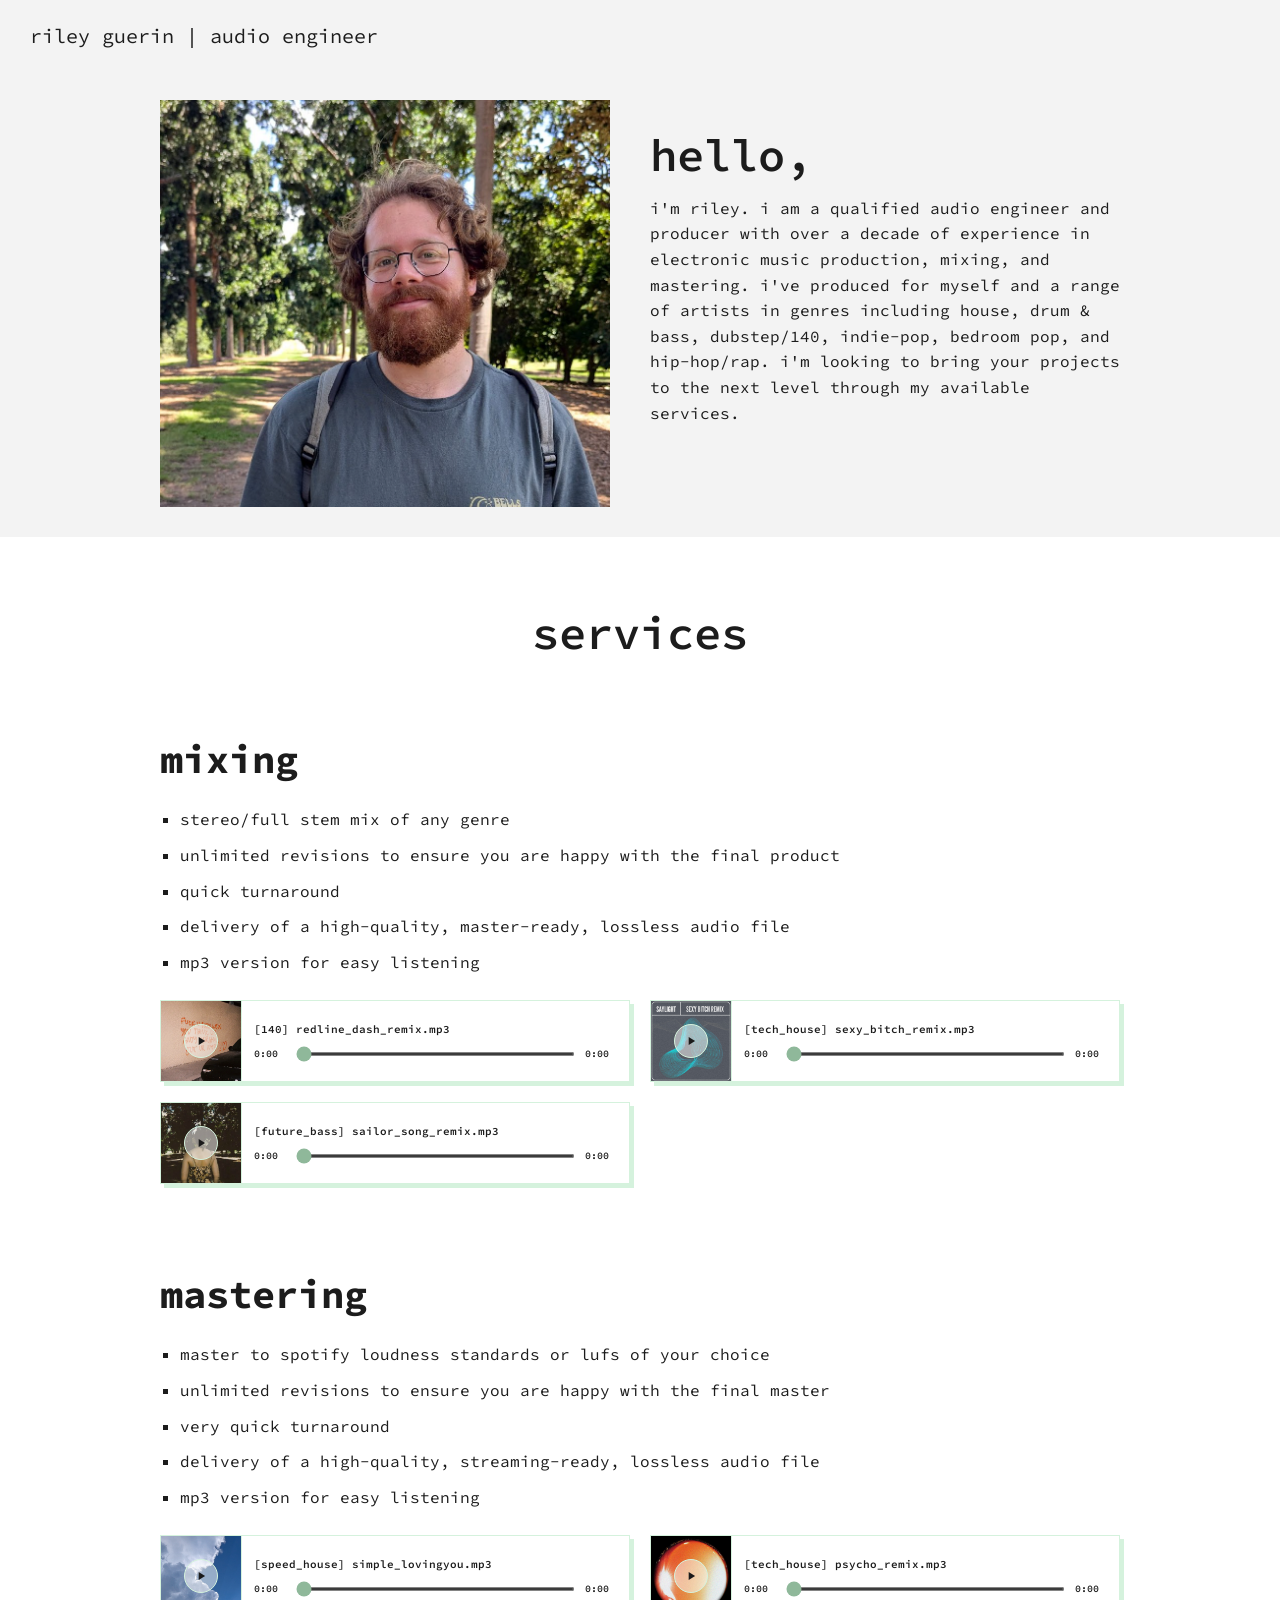
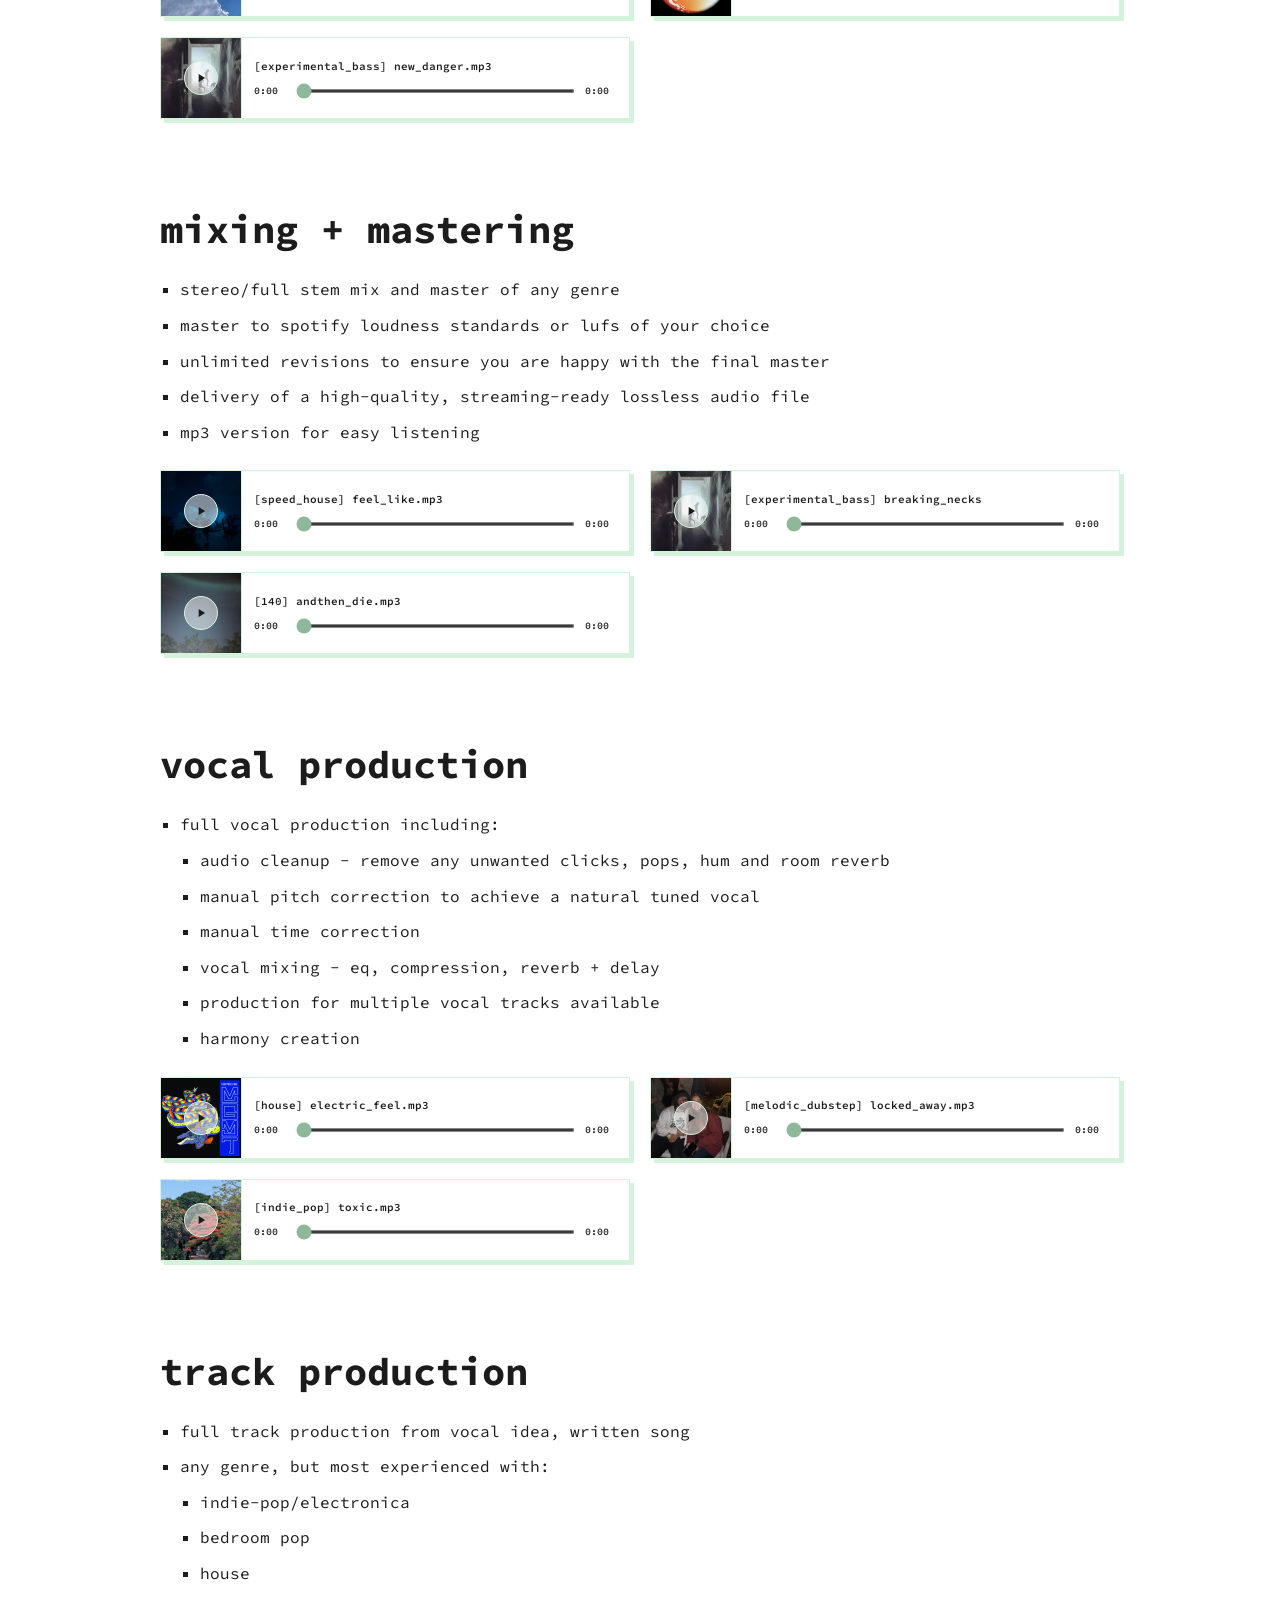
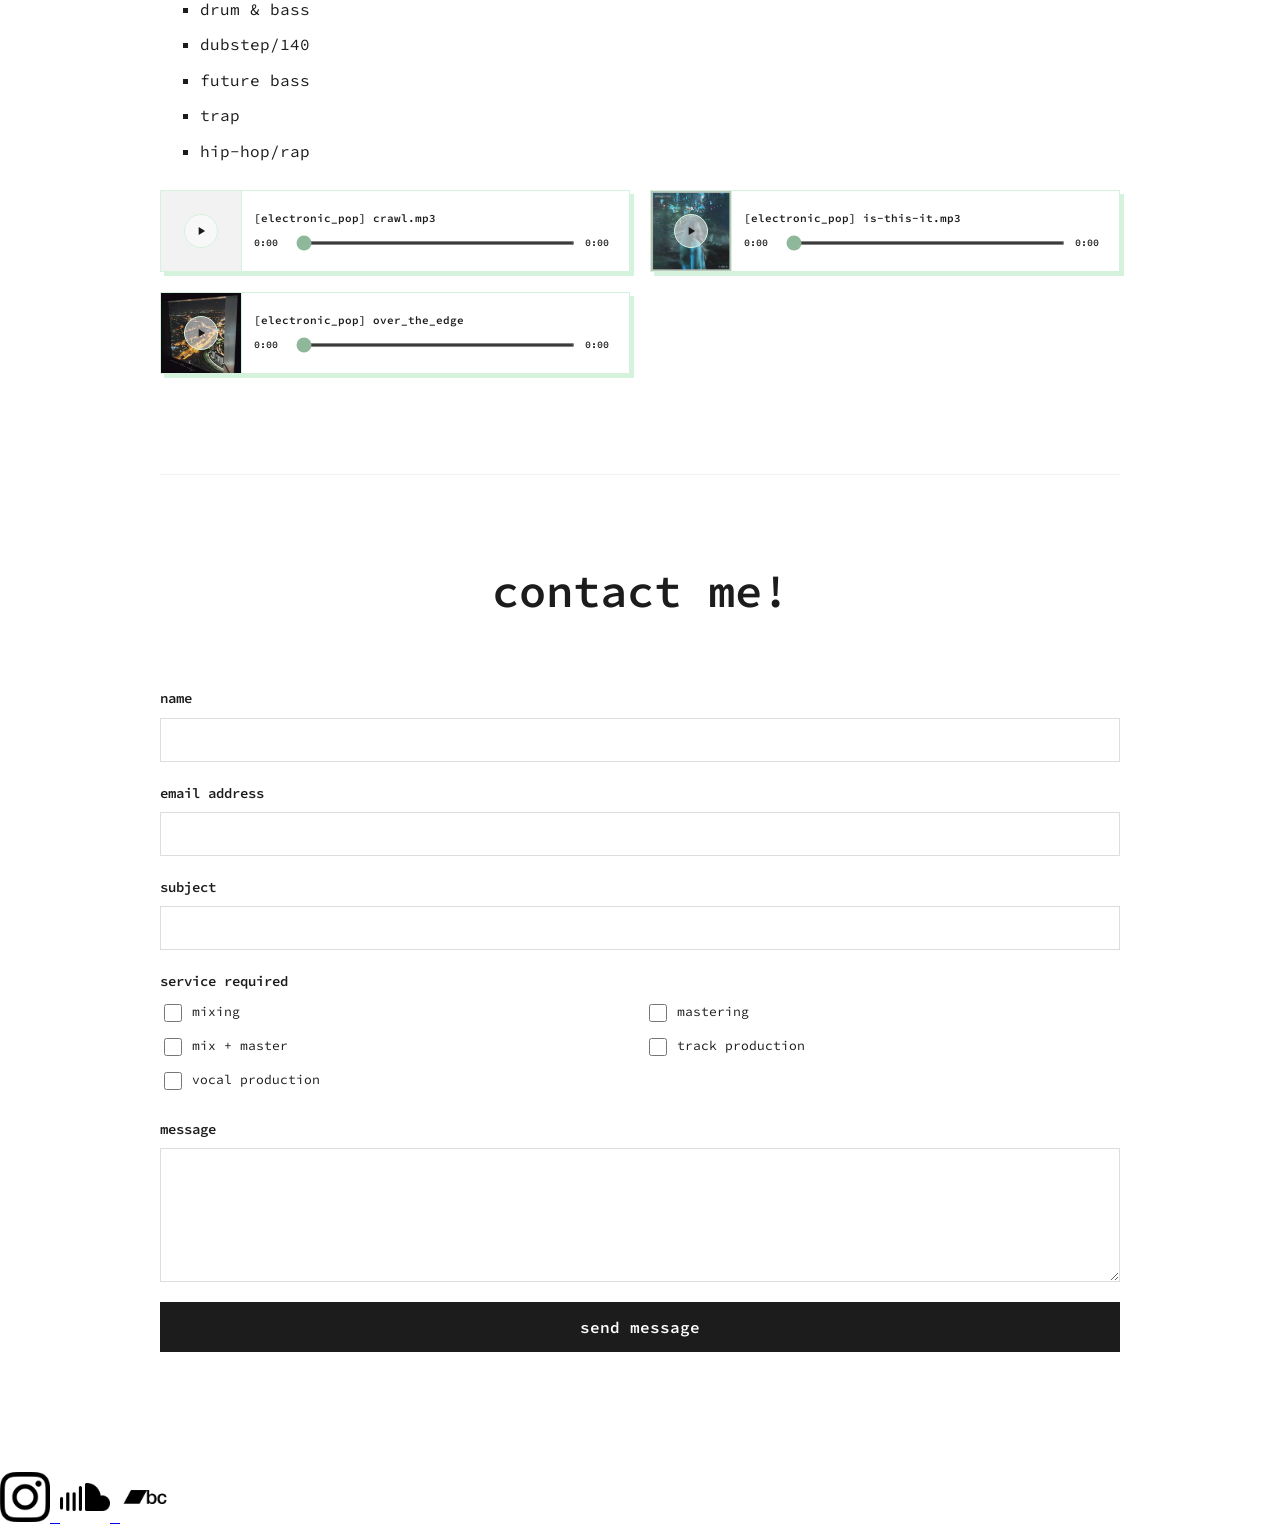
==== index.html @ 1313c65d "Reduce footer image sizes to 50x50 pixels Updated footer link images to be smaller in size." ====
<!DOCTYPE html>
<html lang="en">
<head>
    <meta charset="UTF-8">
    <meta name="viewport" content="width=device-width, initial-scale=1.0">
    <title>riley guerin | audio engineer | music producer</title>
    <meta name="description" content="Audio Engineer and Music Producer based in Brisbane, Australia. Specialising in Mixing, Mastering, Vocal Production and Track Production.">
    <link href="https://fonts.googleapis.com/css2?family=Source+Code+Pro:wght@400;600&display=swap" rel="stylesheet">
    <link rel="icon" type="image/x-icon" href="images/favicon.ico">
    <style>
        :root {
            --accent: #d5f2dd;
            --text-dark: #1c1c1c;
            --shadow: 4px 4px 0px var(--accent);
            --bg-grey: #f3f3f3;
            --border: #dddddd;
        }

        body {
            margin: 0; padding: 0;
            background-color: #ffffff;
            font-family: 'Source Code Pro', monospace;
            color: var(--text-dark);
            text-transform: lowercase;
            line-height: 1.6;
        }

        header {
            position: absolute;
            top: 0; left: 0;
            padding: 20px 30px; z-index: 100;
        }

        h1.site-title { font-size: 15pt; font-weight: 400; margin: 0; }

        .top-hero-wrapper {
            background-color: var(--bg-grey);
            width: 100%;
            padding-top: 100px;
            padding-bottom: 30px;
        }

        .main-container { width: 70%; margin: 0 auto; }
        .content-wrapper { background-color: #ffffff; padding-top: 60px; padding-bottom: 40px; }

        h2 { font-size: 2.425rem; margin: 20px 0 15px; }

        .hero-greeting {
            font-size: 34pt; margin: 0 0 15px;
            line-height: 1.1; font-weight: 600;
        }

        .services-main-title {
            font-size: 34pt; text-align: center;
            margin: 0 0 60px 0; font-weight: 600;
        }

        section { margin-bottom: 80px; }
        #about { margin-bottom: 0; }

        ul { list-style-type: square; padding-left: 20px; }
        li { margin-bottom: 10px; max-width: 800px; }

        ul ul { margin-top: 10px; }
        ul ul li { margin-bottom: 10px; }

        .about-container { display: flex; align-items: flex-start; gap: 40px; }
        .about-text { flex: 1; padding-top: 30px; }
        .about-image { flex: 0 0 450px; max-width: 450px; }
        .about-image img { width: 100%; height: auto; display: block; background-color: white; }

        /* --- PLAYER STYLING --- */
        .player-grid {
            display: grid;
            grid-template-columns: repeat(3, 1fr);
            gap: 20px;
            margin-top: 25px;
        }

        .player-card {
            background: #ffffff;
            border: 1px solid var(--accent);
            box-shadow: var(--shadow);
            display: flex;
            flex-direction: row;
            align-items: center;
            height: 80px;
            overflow: hidden;
        }

        .art-wrapper {
            position: relative;
            width: 80px;
            height: 80px;
            cursor: pointer;
            overflow: hidden;
            flex-shrink: 0;
            border-right: 1px solid var(--accent);
        }

        .artwork {
            width: 100%; height: 100%;
            background-size: cover; background-position: center;
            background-color: #fafafa;
        }

        .overlay {
            position: absolute; top: 0; left: 0; width: 100%; height: 100%;
            background: rgba(0, 0, 0, 0.03);
            display: flex; align-items: center; justify-content: center;
        }

        .play-icon-circle {
            width: 32px; height: 32px;
            background-color: rgba(255,255,255,0.5);
            border: 1px solid var(--accent);
            border-radius: 50%;
            display: flex; align-items: center; justify-content: center;
        }

        .info-area {
            padding: 0 12px;
            display: flex;
            flex-direction: column;
            gap: 8px;
            flex-grow: 1;
            min-width: 0;
        }

        .track-meta {
            font-size: 11px; font-weight: 600;
            white-space: nowrap; overflow: hidden; text-overflow: ellipsis;
        }

        .progress-container { display: flex; align-items: center; gap: 8px; font-size: 10px; }

        input[type=range] {
            flex-grow: 1; accent-color: #8fb89a;
            height: 4px; cursor: pointer;
        }

        .time-label { font-weight: 600; min-width: 32px; }

        /* --- CONTACT FORM STYLING --- */
        .contact-section {
            margin-top: 100px;
            border-top: 1px solid var(--bg-grey);
            padding-top: 80px;
        }

        .form-label {
            display: block;
            margin-bottom: 8px;
            font-weight: 600;
            font-size: 14px;
        }

        .contact-input, .contact-textarea {
            width: 100%;
            box-sizing: border-box;
            display: block;
            padding: 12px;
            border: 1px solid var(--border);
            background: #fff;
            font-family: 'Source Code Pro', monospace;
            font-size: 14px;
            margin-bottom: 20px;
            outline: none;
            text-transform: lowercase;
        }

        .contact-input:focus, .contact-textarea:focus {
            border-color: var(--text-dark);
        }

        .contact-services-grid {
            display: grid;
            grid-template-columns: 1fr 1fr;
            gap: 10px;
            margin-bottom: 25px;
        }

        .contact-checkbox-item {
            display: flex;
            align-items: center;
            font-size: 13px;
            cursor: pointer;
        }

        .contact-checkbox-item input {
            margin-right: 10px;
            width: 18px;
            height: 18px;
            accent-color: var(--text-dark);
            flex-shrink: 0;
        }

        .submit-btn {
            width: 100%;
            box-sizing: border-box;
            display: block;
            padding: 15px;
            background-color: var(--text-dark);
            color: #fff;
            border: none;
            font-family: 'Source Code Pro', monospace;
            font-size: 16px;
            font-weight: 600;
            cursor: pointer;
        }

        #form-result {
            display: none;
            text-align: center;
            padding: 40px;
            border: 1px dashed var(--accent);
            margin-top: 20px;
        }

        .footer a {
            padding: 15px;
            display: block;
            align-items: center;
        }

        /* --- RESPONSIVE --- */
        @media (max-width: 1600px) { .main-container { width: 75%; } }
        @media (max-width: 1400px) { .player-grid { grid-template-columns: repeat(2, 1fr); } }

        @media (max-width: 1200px) {
            header { position: static; padding: 20px 5%; background-color: var(--bg-grey); }
            .top-hero-wrapper { padding-top: 20px; }
            .main-container { width: 90%; }
            .about-container { flex-direction: column-reverse; }
            .about-image { max-width: 100%; flex: 0 0 auto; }
        }

        @media (max-width: 768px) {
            .player-grid { grid-template-columns: 1fr; }
            .hero-greeting, .services-main-title { font-size: 28pt; }
            .player-card { height: 80px; }
            .art-wrapper { width: 80px; height: 80px; }
            .contact-checkbox-item { font-size: 11px; }
        }
    </style>
</head>
<body>

    <header>
        <h1 class="site-title">riley guerin | audio engineer</h1>
    </header>

    <div class="top-hero-wrapper">
        <div class="main-container">
            <section id="about" class="about-container">
                <div class="about-image">
                    <img src="images/me.png" alt="riley guerin">
                </div>
                <div class="about-text">
                    <h2 class="hero-greeting">hello,</h2>
                    <p>i'm riley. i am a qualified audio engineer and producer with over a decade of experience in electronic music production, mixing, and mastering. i've produced for myself and a range of artists in genres including house, drum & bass, dubstep/140, indie-pop, bedroom pop, and hip-hop/rap. i'm looking to bring your projects to the next level through my available services.</p>
                </div>
            </section>
        </div>
    </div>

    <div class="content-wrapper">
        <div class="main-container">
            <h1 class="services-main-title">services</h1>

            <section>
                <h2>mixing</h2>
                <ul>
                    <li>stereo/full stem mix of any genre</li>
                    <li>unlimited revisions to ensure you are happy with the final product</li>
                    <li>quick turnaround</li>
                    <li>delivery of a high-quality, master-ready, lossless audio file</li>
                    <li>mp3 version for easy listening</li>
                </ul>
                <div class="player-grid">
                    <div class="player-card" data-audio-file="audio/redlinedashremix.mp3" data-image-file="images/redlinedash.jpg" data-genre="140" data-title="redline_dash_remix.mp3">
                        <div class="art-wrapper hitbox"><div class="artwork"></div><div class="overlay"><div class="play-icon-circle"><svg class="play-svg" width="14" height="14" viewBox="0 0 24 24" fill="#1a1a1a"><path d="M8 5v14l11-7z"/></svg></div></div></div>
                        <div class="info-area"><div class="track-meta"><span class="genre-label"></span> <span class="title-label"></span></div><div class="progress-container"><span class="curr-time time-label">0:00</span><input type="range" class="seek-bar" value="0"><span class="total-time time-label">0:00</span></div></div>
                        <audio class="audio-element" preload="metadata"></audio>
                    </div>
                    <div class="player-card" data-audio-file="audio/sexybitchremix.mp3" data-image-file="images/sexybitch.jpg" data-genre="tech_house" data-title="sexy_bitch_remix.mp3">
                        <div class="art-wrapper hitbox"><div class="artwork"></div><div class="overlay"><div class="play-icon-circle"><svg class="play-svg" width="14" height="14" viewBox="0 0 24 24" fill="#1a1a1a"><path d="M8 5v14l11-7z"/></svg></div></div></div>
                        <div class="info-area"><div class="track-meta"><span class="genre-label"></span> <span class="title-label"></span></div><div class="progress-container"><span class="curr-time time-label">0:00</span><input type="range" class="seek-bar" value="0"><span class="total-time time-label">0:00</span></div></div>
                        <audio class="audio-element" preload="metadata"></audio>
                    </div>
                    <div class="player-card" data-audio-file="audio/sailorsongremix.mp3" data-image-file="images/sailorsong.jpg" data-genre="future_bass" data-title="sailor_song_remix.mp3">
                        <div class="art-wrapper hitbox"><div class="artwork"></div><div class="overlay"><div class="play-icon-circle"><svg class="play-svg" width="14" height="14" viewBox="0 0 24 24" fill="#1a1a1a"><path d="M8 5v14l11-7z"/></svg></div></div></div>
                        <div class="info-area"><div class="track-meta"><span class="genre-label"></span> <span class="title-label"></span></div><div class="progress-container"><span class="curr-time time-label">0:00</span><input type="range" class="seek-bar" value="0"><span class="total-time time-label">0:00</span></div></div>
                        <audio class="audio-element" preload="metadata"></audio>
                    </div>
                </div>
            </section>

            <section>
                <h2>mastering</h2>
                <ul>
                    <li>master to spotify loudness standards or lufs of your choice</li>
                    <li>unlimited revisions to ensure you are happy with the final master</li>
                    <li>very quick turnaround</li>
                    <li>delivery of a high-quality, streaming-ready, lossless audio file</li>
                    <li>mp3 version for easy listening</li>
                </ul>
                <div class="player-grid">
                    <div class="player-card" data-audio-file="audio/simple_lovingyou.mp3" data-image-file="images/simple_lovingyou.jpg" data-genre="speed_house" data-title="simple_lovingyou.mp3">
                        <div class="art-wrapper hitbox"><div class="artwork"></div><div class="overlay"><div class="play-icon-circle"><svg class="play-svg" width="14" height="14" viewBox="0 0 24 24" fill="#1a1a1a"><path d="M8 5v14l11-7z"/></svg></div></div></div>
                        <div class="info-area"><div class="track-meta"><span class="genre-label"></span> <span class="title-label"></span></div><div class="progress-container"><span class="curr-time time-label">0:00</span><input type="range" class="seek-bar" value="0"><span class="total-time time-label">0:00</span></div></div>
                        <audio class="audio-element" preload="metadata"></audio>
                    </div>
                    <div class="player-card" data-audio-file="audio/psychoremix.mp3" data-image-file="images/psychoremix.jpg" data-genre="tech_house" data-title="psycho_remix.mp3">
                        <div class="art-wrapper hitbox"><div class="artwork"></div><div class="overlay"><div class="play-icon-circle"><svg class="play-svg" width="14" height="14" viewBox="0 0 24 24" fill="#1a1a1a"><path d="M8 5v14l11-7z"/></svg></div></div></div>
                        <div class="info-area"><div class="track-meta"><span class="genre-label"></span> <span class="title-label"></span></div><div class="progress-container"><span class="curr-time time-label">0:00</span><input type="range" class="seek-bar" value="0"><span class="total-time time-label">0:00</span></div></div>
                        <audio class="audio-element" preload="metadata"></audio>
                    </div>
                    <div class="player-card" data-audio-file="audio/newdanger.mp3" data-image-file="images/newdanger.jpg" data-genre="experimental_bass" data-title="new_danger.mp3">
                        <div class="art-wrapper hitbox"><div class="artwork"></div><div class="overlay"><div class="play-icon-circle"><svg class="play-svg" width="14" height="14" viewBox="0 0 24 24" fill="#1a1a1a"><path d="M8 5v14l11-7z"/></svg></div></div></div>
                        <div class="info-area"><div class="track-meta"><span class="genre-label"></span> <span class="title-label"></span></div><div class="progress-container"><span class="curr-time time-label">0:00</span><input type="range" class="seek-bar" value="0"><span class="total-time time-label">0:00</span></div></div>
                        <audio class="audio-element" preload="metadata"></audio>
                    </div>
                </div>
            </section>

            <section>
                <h2>mixing + mastering</h2>
                <ul>
                    <li>stereo/full stem mix and master of any genre</li>
                    <li>master to spotify loudness standards or lufs of your choice</li>
                    <li>unlimited revisions to ensure you are happy with the final master</li>
                    <li>delivery of a high-quality, streaming-ready lossless audio file</li>
                    <li>mp3 version for easy listening</li>
                </ul>
                <div class="player-grid">
                    <div class="player-card" data-audio-file="audio/feel_like.mp3" data-image-file="images/feel_like.jpg" data-genre="speed_house" data-title="feel_like.mp3">
                        <div class="art-wrapper hitbox"><div class="artwork"></div><div class="overlay"><div class="play-icon-circle"><svg class="play-svg" width="14" height="14" viewBox="0 0 24 24" fill="#1a1a1a"><path d="M8 5v14l11-7z"/></svg></div></div></div>
                        <div class="info-area"><div class="track-meta"><span class="genre-label"></span> <span class="title-label"></span></div><div class="progress-container"><span class="curr-time time-label">0:00</span><input type="range" class="seek-bar" value="0"><span class="total-time time-label">0:00</span></div></div>
                        <audio class="audio-element" preload="metadata"></audio>
                    </div>
                    <div class="player-card" data-audio-file="audio/breakingnecks.mp3" data-image-file="images/newdanger.jpg" data-genre="experimental_bass" data-title="breaking_necks">
                        <div class="art-wrapper hitbox"><div class="artwork"></div><div class="overlay"><div class="play-icon-circle"><svg class="play-svg" width="14" height="14" viewBox="0 0 24 24" fill="#1a1a1a"><path d="M8 5v14l11-7z"/></svg></div></div></div>
                        <div class="info-area"><div class="track-meta"><span class="genre-label"></span> <span class="title-label"></span></div><div class="progress-container"><span class="curr-time time-label">0:00</span><input type="range" class="seek-bar" value="0"><span class="total-time time-label">0:00</span></div></div>
                        <audio class="audio-element" preload="metadata"></audio>
                    </div>
                    <div class="player-card" data-audio-file="audio/andthen_die.mp3" data-image-file="images/andthen_die.jpg" data-genre="140" data-title="andthen_die.mp3">
                        <div class="art-wrapper hitbox"><div class="artwork"></div><div class="overlay"><div class="play-icon-circle"><svg class="play-svg" width="14" height="14" viewBox="0 0 24 24" fill="#1a1a1a"><path d="M8 5v14l11-7z"/></svg></div></div></div>
                        <div class="info-area"><div class="track-meta"><span class="genre-label"></span> <span class="title-label"></span></div><div class="progress-container"><span class="curr-time time-label">0:00</span><input type="range" class="seek-bar" value="0"><span class="total-time time-label">0:00</span></div></div>
                        <audio class="audio-element" preload="metadata"></audio>
                    </div>
                </div>
            </section>

            <section>
                <h2>vocal production</h2>
                <ul>
                    <li>full vocal production including:
                        <ul>
                            <li>audio cleanup - remove any unwanted clicks, pops, hum and room reverb</li>
                            <li>manual pitch correction to achieve a natural tuned vocal</li>
                            <li>manual time correction</li>
                            <li>vocal mixing - eq, compression, reverb + delay</li>
                            <li>production for multiple vocal tracks available</li>
                            <li>harmony creation</li>
                        </ul>
                    </li>
                </ul>
                <div class="player-grid">
                    <div class="player-card" data-audio-file="audio/electricfeel.mp3" data-image-file="images/electricfeel.jpg" data-genre="house" data-title="electric_feel.mp3">
                        <div class="art-wrapper hitbox"><div class="artwork"></div><div class="overlay"><div class="play-icon-circle"><svg class="play-svg" width="14" height="14" viewBox="0 0 24 24" fill="#1a1a1a"><path d="M8 5v14l11-7z"/></svg></div></div></div>
                        <div class="info-area"><div class="track-meta"><span class="genre-label"></span> <span class="title-label"></span></div><div class="progress-container"><span class="curr-time time-label">0:00</span><input type="range" class="seek-bar" value="0"><span class="total-time time-label">0:00</span></div></div>
                        <audio class="audio-element" preload="metadata"></audio>
                    </div>
                    <div class="player-card" data-audio-file="audio/lockedaway.mp3" data-image-file="images/lockedaway.jpg" data-genre="melodic_dubstep" data-title="locked_away.mp3">
                        <div class="art-wrapper hitbox"><div class="artwork"></div><div class="overlay"><div class="play-icon-circle"><svg class="play-svg" width="14" height="14" viewBox="0 0 24 24" fill="#1a1a1a"><path d="M8 5v14l11-7z"/></svg></div></div></div>
                        <div class="info-area"><div class="track-meta"><span class="genre-label"></span> <span class="title-label"></span></div><div class="progress-container"><span class="curr-time time-label">0:00</span><input type="range" class="seek-bar" value="0"><span class="total-time time-label">0:00</span></div></div>
                        <audio class="audio-element" preload="metadata"></audio>
                    </div>
                    <div class="player-card" data-audio-file="audio/toxic.mp3" data-image-file="images/toxic.jpg" data-genre="indie_pop" data-title="toxic.mp3">
                        <div class="art-wrapper hitbox"><div class="artwork"></div><div class="overlay"><div class="play-icon-circle"><svg class="play-svg" width="14" height="14" viewBox="0 0 24 24" fill="#1a1a1a"><path d="M8 5v14l11-7z"/></svg></div></div></div>
                        <div class="info-area"><div class="track-meta"><span class="genre-label"></span> <span class="title-label"></span></div><div class="progress-container"><span class="curr-time time-label">0:00</span><input type="range" class="seek-bar" value="0"><span class="total-time time-label">0:00</span></div></div>
                        <audio class="audio-element" preload="metadata"></audio>
                    </div>
                </div>
            </section>

            <section>
                <h2>track production</h2>
                <ul>
                    <li>full track production from vocal idea, written song</li>
                    <li>any genre, but most experienced with:
                        <ul>
                            <li>indie-pop/electronica</li>
                            <li>bedroom pop</li>
                            <li>house</li>
                            <li>drum & bass</li>
                            <li>dubstep/140</li>
                            <li>future bass</li>
                            <li>trap</li>
                            <li>hip-hop/rap</li>
                        </ul>
                    </li>
                </ul>
                <div class="player-grid">
                    <div class="player-card" data-audio-file="audio/crawl.mp3" data-image-file="images/art.jpg" data-genre="electronic_pop" data-title="crawl.mp3">
                        <div class="art-wrapper hitbox"><div class="artwork"></div><div class="overlay"><div class="play-icon-circle"><svg class="play-svg" width="14" height="14" viewBox="0 0 24 24" fill="#1a1a1a"><path d="M8 5v14l11-7z"/></svg></div></div></div>
                        <div class="info-area"><div class="track-meta"><span class="genre-label"></span> <span class="title-label"></span></div><div class="progress-container"><span class="curr-time time-label">0:00</span><input type="range" class="seek-bar" value="0"><span class="total-time time-label">0:00</span></div></div>
                        <audio class="audio-element" preload="metadata"></audio>
                    </div>
                    <div class="player-card" data-audio-file="audio/isthisit.mp3" data-image-file="images/isthisit.jpg" data-genre="electronic_pop" data-title="is-this-it.mp3">
                        <div class="art-wrapper hitbox"><div class="artwork"></div><div class="overlay"><div class="play-icon-circle"><svg class="play-svg" width="14" height="14" viewBox="0 0 24 24" fill="#1a1a1a"><path d="M8 5v14l11-7z"/></svg></div></div></div>
                        <div class="info-area"><div class="track-meta"><span class="genre-label"></span> <span class="title-label"></span></div><div class="progress-container"><span class="curr-time time-label">0:00</span><input type="range" class="seek-bar" value="0"><span class="total-time time-label">0:00</span></div></div>
                        <audio class="audio-element" preload="metadata"></audio>
                    </div>
                    <div class="player-card" data-audio-file="audio/overtheedge.mp3" data-image-file="images/overtheedge.jpg" data-genre="electronic_pop" data-title="over_the_edge">
                        <div class="art-wrapper hitbox"><div class="artwork"></div><div class="overlay"><div class="play-icon-circle"><svg class="play-svg" width="14" height="14" viewBox="0 0 24 24" fill="#1a1a1a"><path d="M8 5v14l11-7z"/></svg></div></div></div>
                        <div class="info-area"><div class="track-meta"><span class="genre-label"></span> <span class="title-label"></span></div><div class="progress-container"><span class="curr-time time-label">0:00</span><input type="range" class="seek-bar" value="0"><span class="total-time time-label">0:00</span></div></div>
                        <audio class="audio-element" preload="metadata"></audio>
                    </div>
                </div>
            </section>

            <section class="contact-section">
                <h1 class="services-main-title">contact me!</h1>
                <form id="contact-form">
                    <input type="hidden" name="access_key" value="f0b68c27-9985-40d3-8b71-87ed83cfa4b5">
                    <input type="checkbox" name="botcheck" style="display:none">

                    <label class="form-label">name</label>
                    <input type="text" name="name" class="contact-input">

                    <label class="form-label">email address</label>
                    <input type="email" name="email" class="contact-input">

                    <label class="form-label">subject</label>
                    <input type="text" name="subject" class="contact-input">

                    <label class="form-label">service required</label>
                    <div class="contact-services-grid">
                        <label class="contact-checkbox-item"><input type="checkbox" name="service" value="mixing"> mixing</label>
                        <label class="contact-checkbox-item"><input type="checkbox" name="service" value="mastering"> mastering</label>
                        <label class="contact-checkbox-item"><input type="checkbox" name="service" value="mix + master"> mix + master</label>
                        <label class="contact-checkbox-item"><input type="checkbox" name="service" value="track production"> track production</label>
                        <label class="contact-checkbox-item"><input type="checkbox" name="service" value="vocal production"> vocal production</label>
                    </div>

                    <label class="form-label">message</label>
                    <textarea name="message" rows="6" class="contact-textarea"></textarea>

                    <button type="submit" id="submit-btn" class="submit-btn">send message</button>
                </form>
                <div id="form-result">thanks for your enquiry! i'll get back to you shortly</div>
            </section>

        </div>
    </div>

    <script>
        // AUDIO PLAYER LOGIC
        function formatTime(s) {
            if (!isFinite(s) || isNaN(s)) return "0:00";
            let m = Math.floor(s/60), sec = Math.floor(s%60);
            return m + ":" + (sec < 10 ? '0' : '') + sec;
        }

        document.querySelectorAll('.player-card').forEach(card => {
            const audio = card.querySelector('.audio-element');
            const playSvg = card.querySelector('.play-svg');
            const seek = card.querySelector('.seek-bar');
            const hitbox = card.querySelector('.hitbox');

            audio.src = card.getAttribute('data-audio-file');
            const imageFile = card.getAttribute('data-image-file');
            if(imageFile) card.querySelector('.artwork').style.backgroundImage = `url('${imageFile}')`;
            card.querySelector('.genre-label').innerText = `[${card.getAttribute('data-genre')}]`;
            card.querySelector('.title-label').innerText = card.getAttribute('data-title').toLowerCase().replace(/\s/g, '_');

            hitbox.addEventListener('click', () => {
                document.querySelectorAll('audio').forEach(other => {
                    if(other !== audio) {
                        other.pause();
                        const otherCard = other.closest('.player-card');
                        if (otherCard) otherCard.querySelector('.play-svg').innerHTML = '<path d="M8 5v14l11-7z"/>';
                    }
                });

                if (audio.paused) {
                    audio.play().catch(e => console.log("Playback failed:", e));
                    playSvg.innerHTML = '<path d="M6 19h4V5H6v14zm8-14v14h4V5h-4z"/>';
                } else {
                    audio.pause();
                    playSvg.innerHTML = '<path d="M8 5v14l11-7z"/>';
                }
            });

            audio.addEventListener('loadedmetadata', () => card.querySelector('.total-time').innerText = formatTime(audio.duration));
            audio.addEventListener('timeupdate', () => {
                if (!seek.matches(':active')) {
                    seek.value = (audio.currentTime / audio.duration) * 100 || 0;
                    card.querySelector('.curr-time').innerText = formatTime(audio.currentTime);
                }
            });
            seek.addEventListener('input', () => audio.currentTime = (seek.value / 100) * audio.duration);
            audio.addEventListener('ended', () => {
                playSvg.innerHTML = '<path d="M8 5v14l11-7z"/>';
                seek.value = 0;
            });
        });

        // CONTACT FORM LOGIC
        const form = document.getElementById('contact-form');
        const result = document.getElementById('form-result');
        const btn = document.getElementById('submit-btn');

        form.addEventListener('submit', function(e) {
            e.preventDefault();
            const formData = new FormData(form);
            const services = formData.getAll('service');
            formData.delete('service');
            formData.append('services_requested', services.length > 0 ? services.join(', ') : 'none selected');

            const object = Object.fromEntries(formData);
            const json = JSON.stringify(object);

            btn.innerHTML = "sending...";
            btn.disabled = true;

            fetch('https://api.web3forms.com/submit', {
                method: 'POST',
                headers: { 'Content-Type': 'application/json', 'Accept': 'application/json' },
                body: json
            })
            .then(async (response) => {
                if (response.status == 200) {
                    form.style.display = "none";
                    result.style.display = "block";
                } else {
                    alert("something went wrong. please try again.");
                    btn.innerHTML = "send message";
                    btn.disabled = false;
                }
            })
            .catch(error => {
                alert("submission failed.");
                btn.innerHTML = "send message";
                btn.disabled = false;
            });
        });
    </script>

<footer>
    <a href="https://www.example.com">
        <img src="images/instagram.png" alt="instagram" width="50" height="50">
    </a>
    <a href="https://www.example.com">
        <img src="images/soundcloud.png" alt="soundcloud" width="50" height="50">
    </a>
    <a href="https://www.example.com">
        <img src="images/bandcamp.png" alt="bandcamp" width="50" height="50">
    </a>
</footer>
    
</body>
</html>
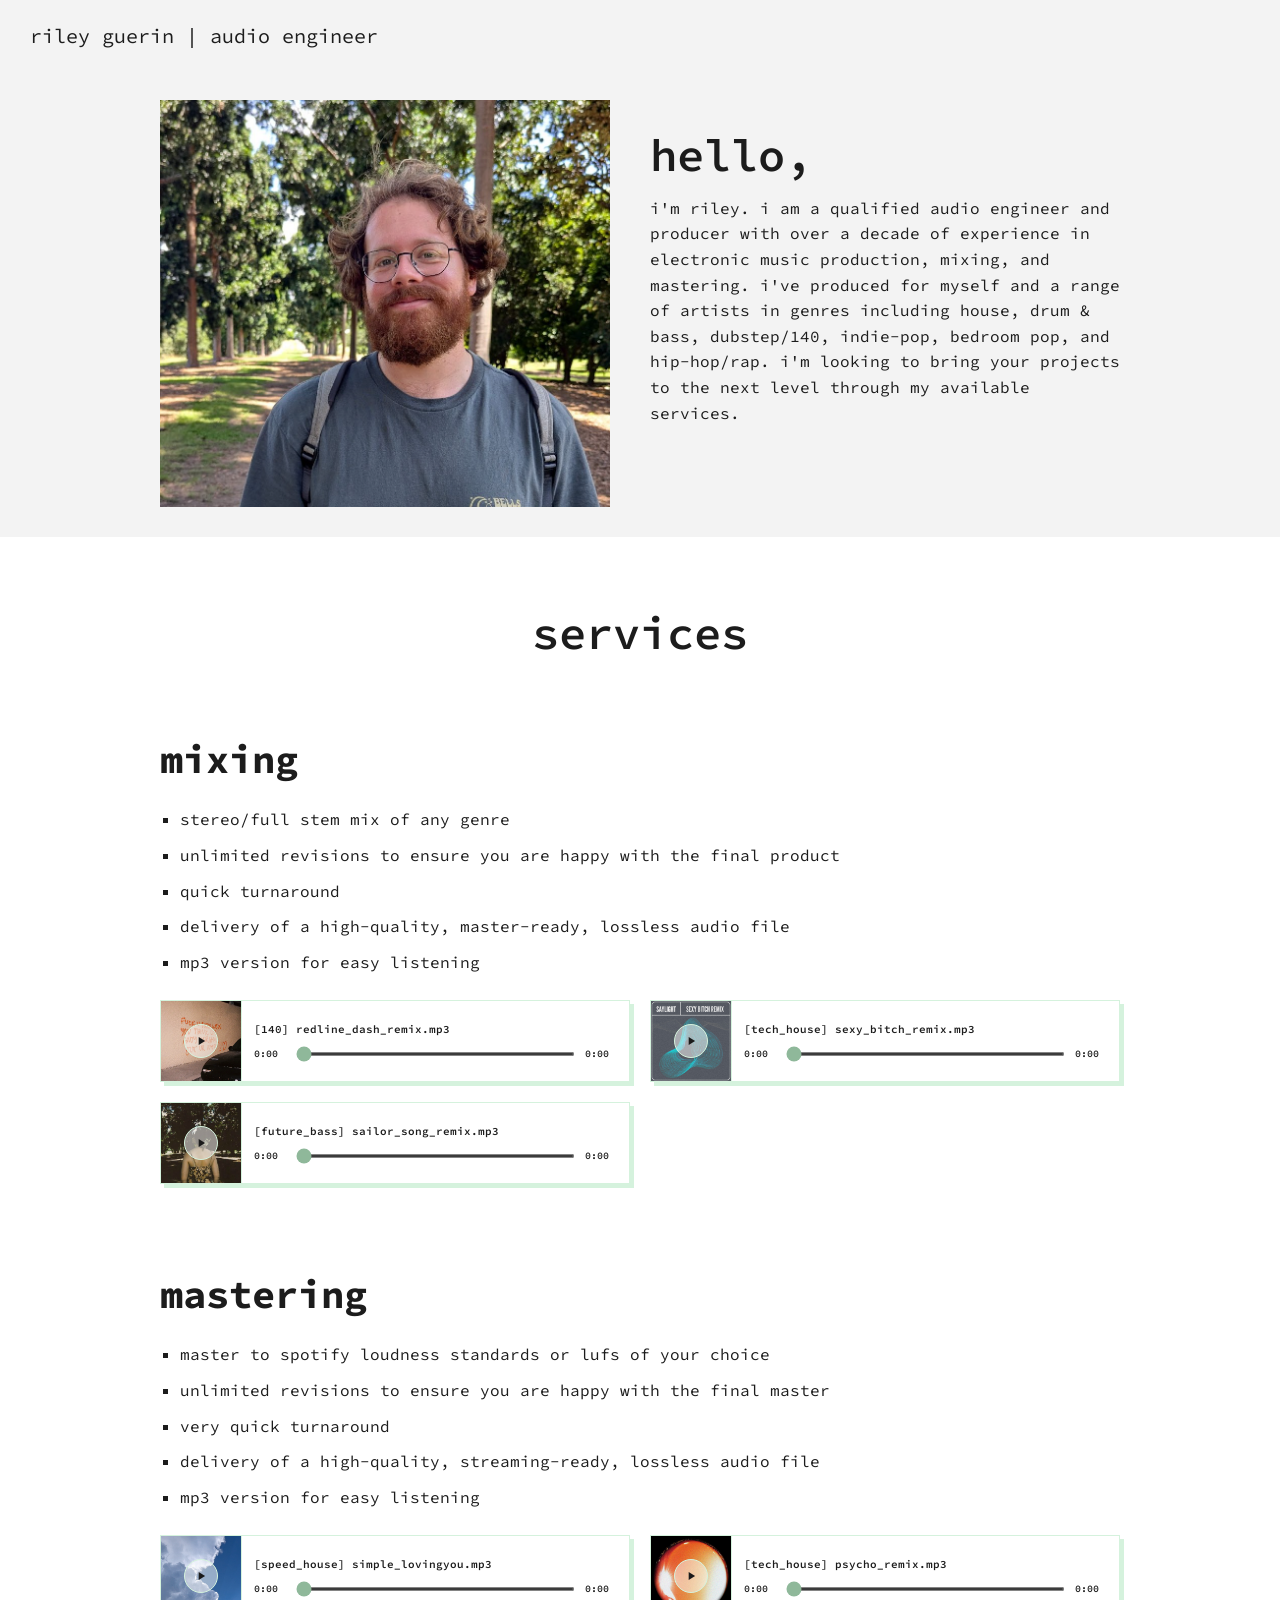
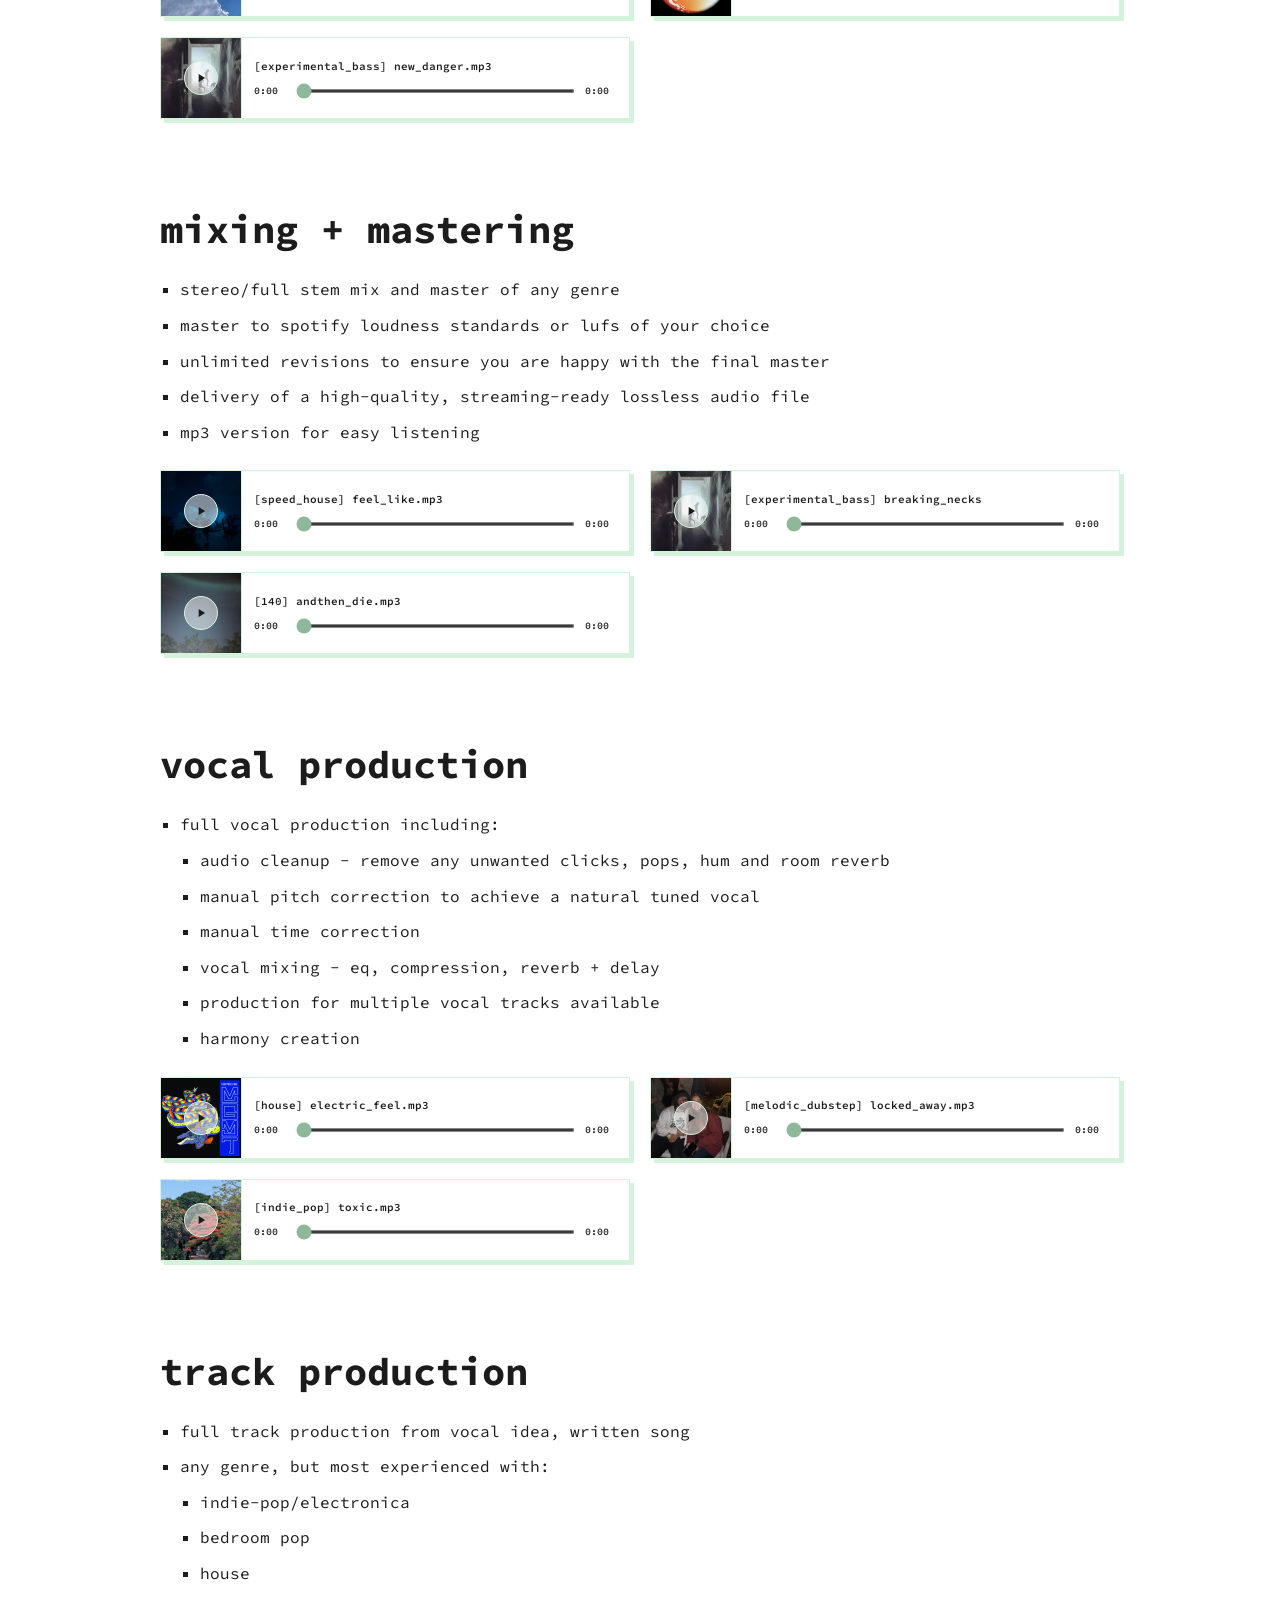
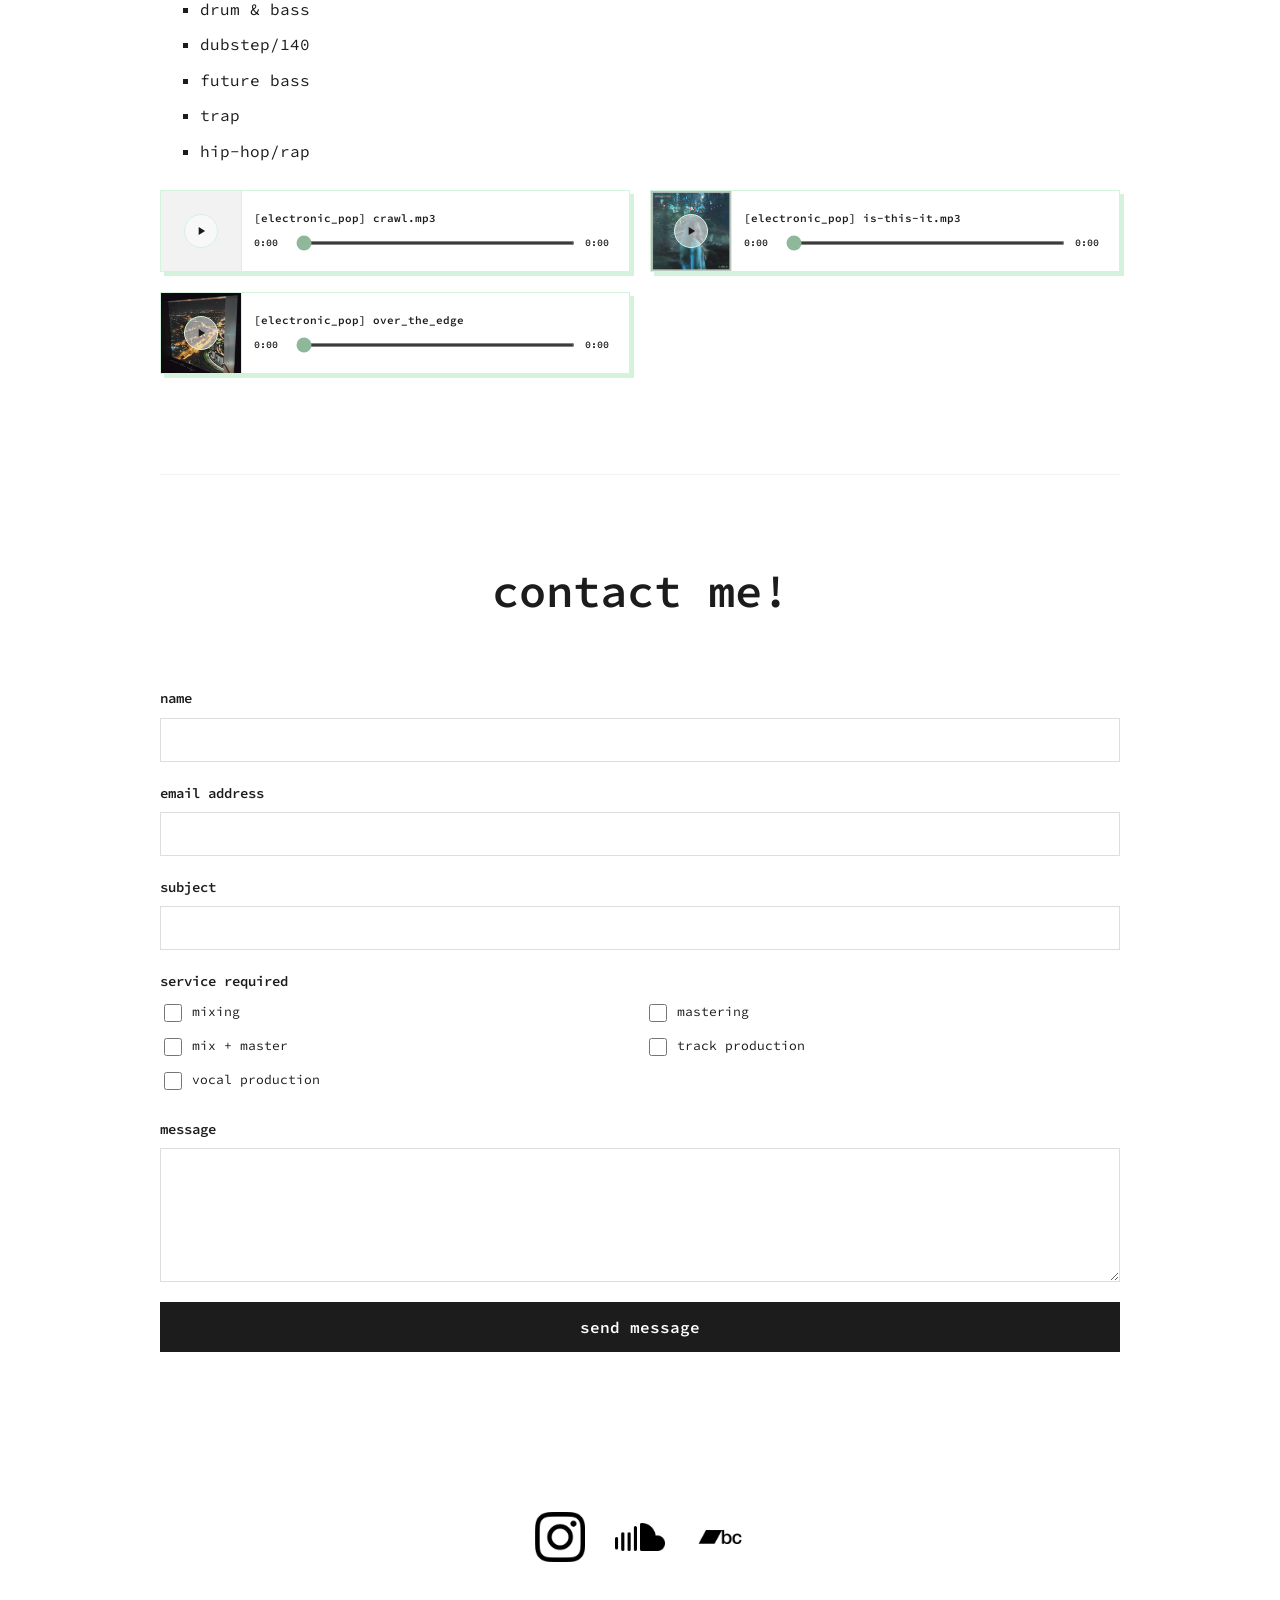
==== commit 6381f802: "Refactor footer styles and class name Updated footer styles and corrected class names." ====
--- a/index.html
+++ b/index.html
@@ -217,10 +217,18 @@
             margin-top: 20px;
         }
 
-        .footer a {
-            padding: 15px;
+        footer {
+            display: flex;
+            justify-content: center;
+            align-items: center;
+            padding: 40px 0;
+            gap: 30px;
+        }
+
+        footer a img {
+            max-width: 100%;
+            height: auto;
             display: block;
-            align-items: center;
         }
 
         /* --- RESPONSIVE --- */
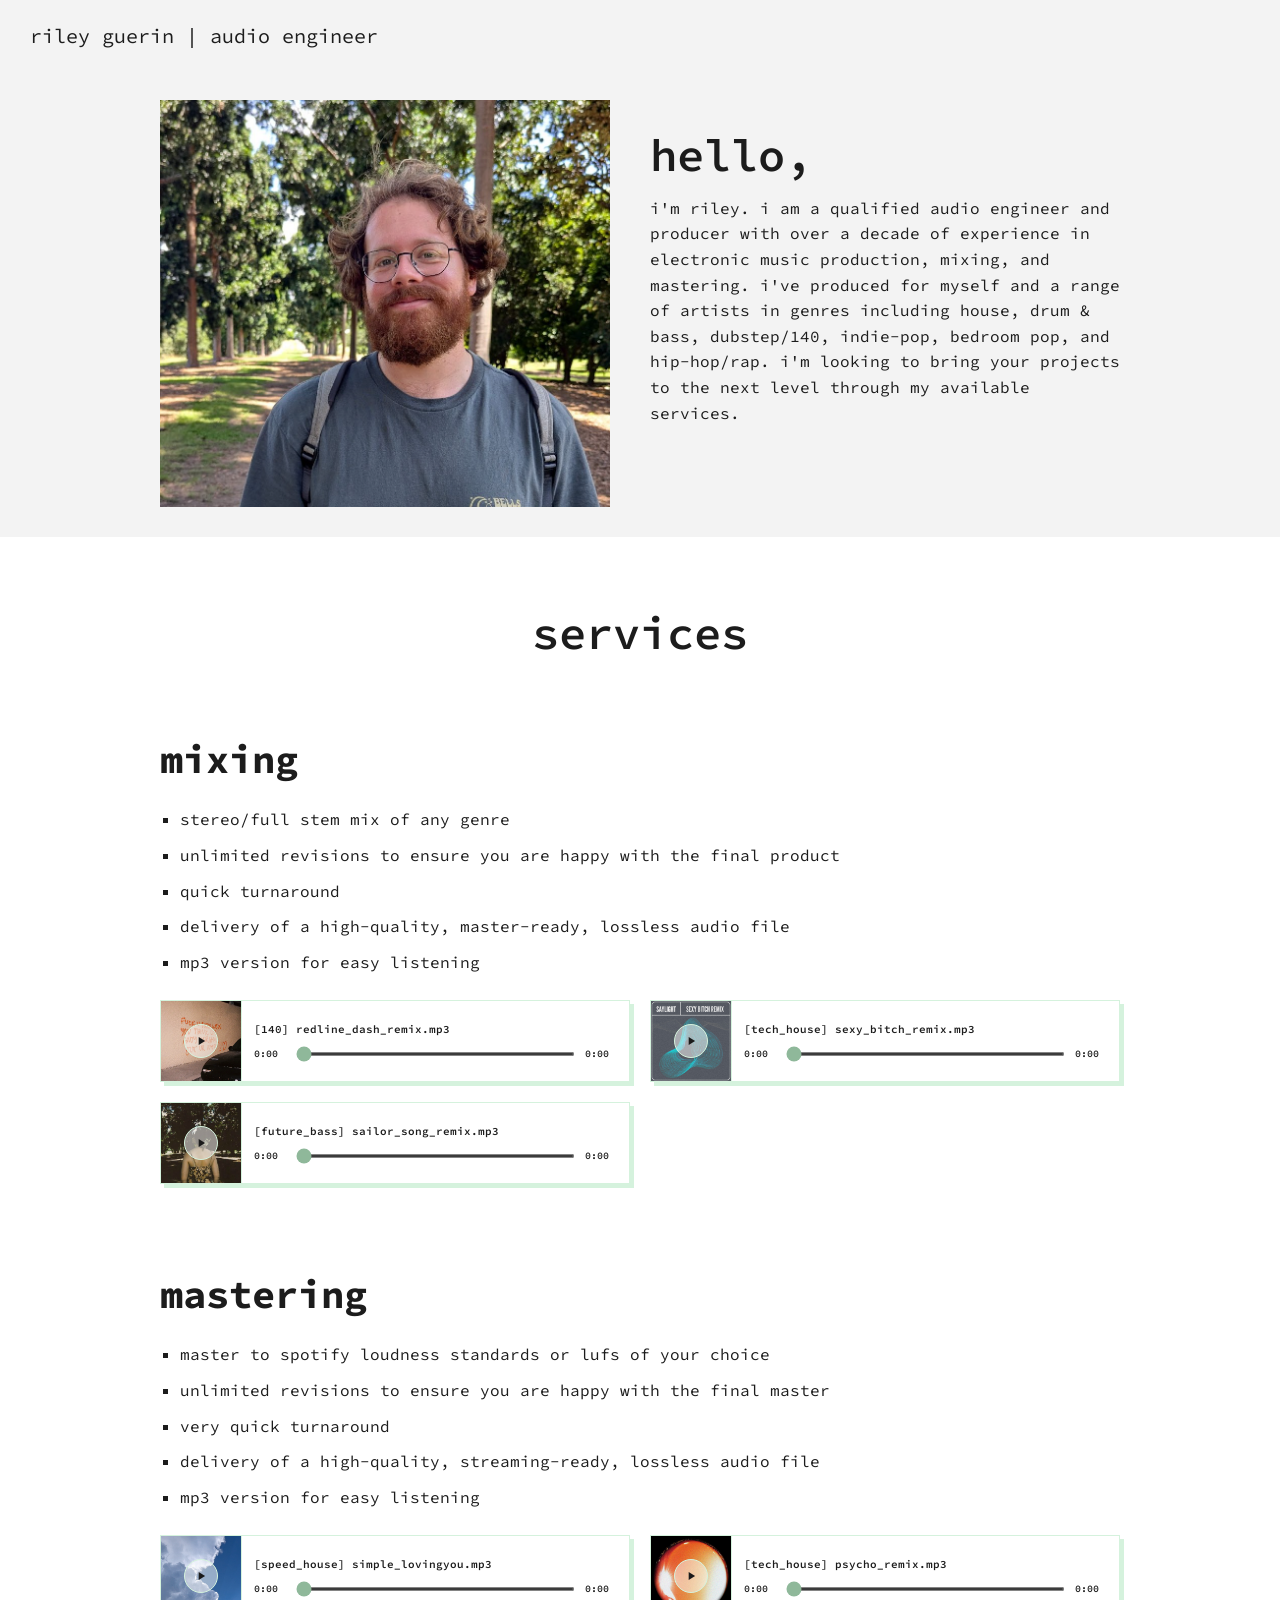
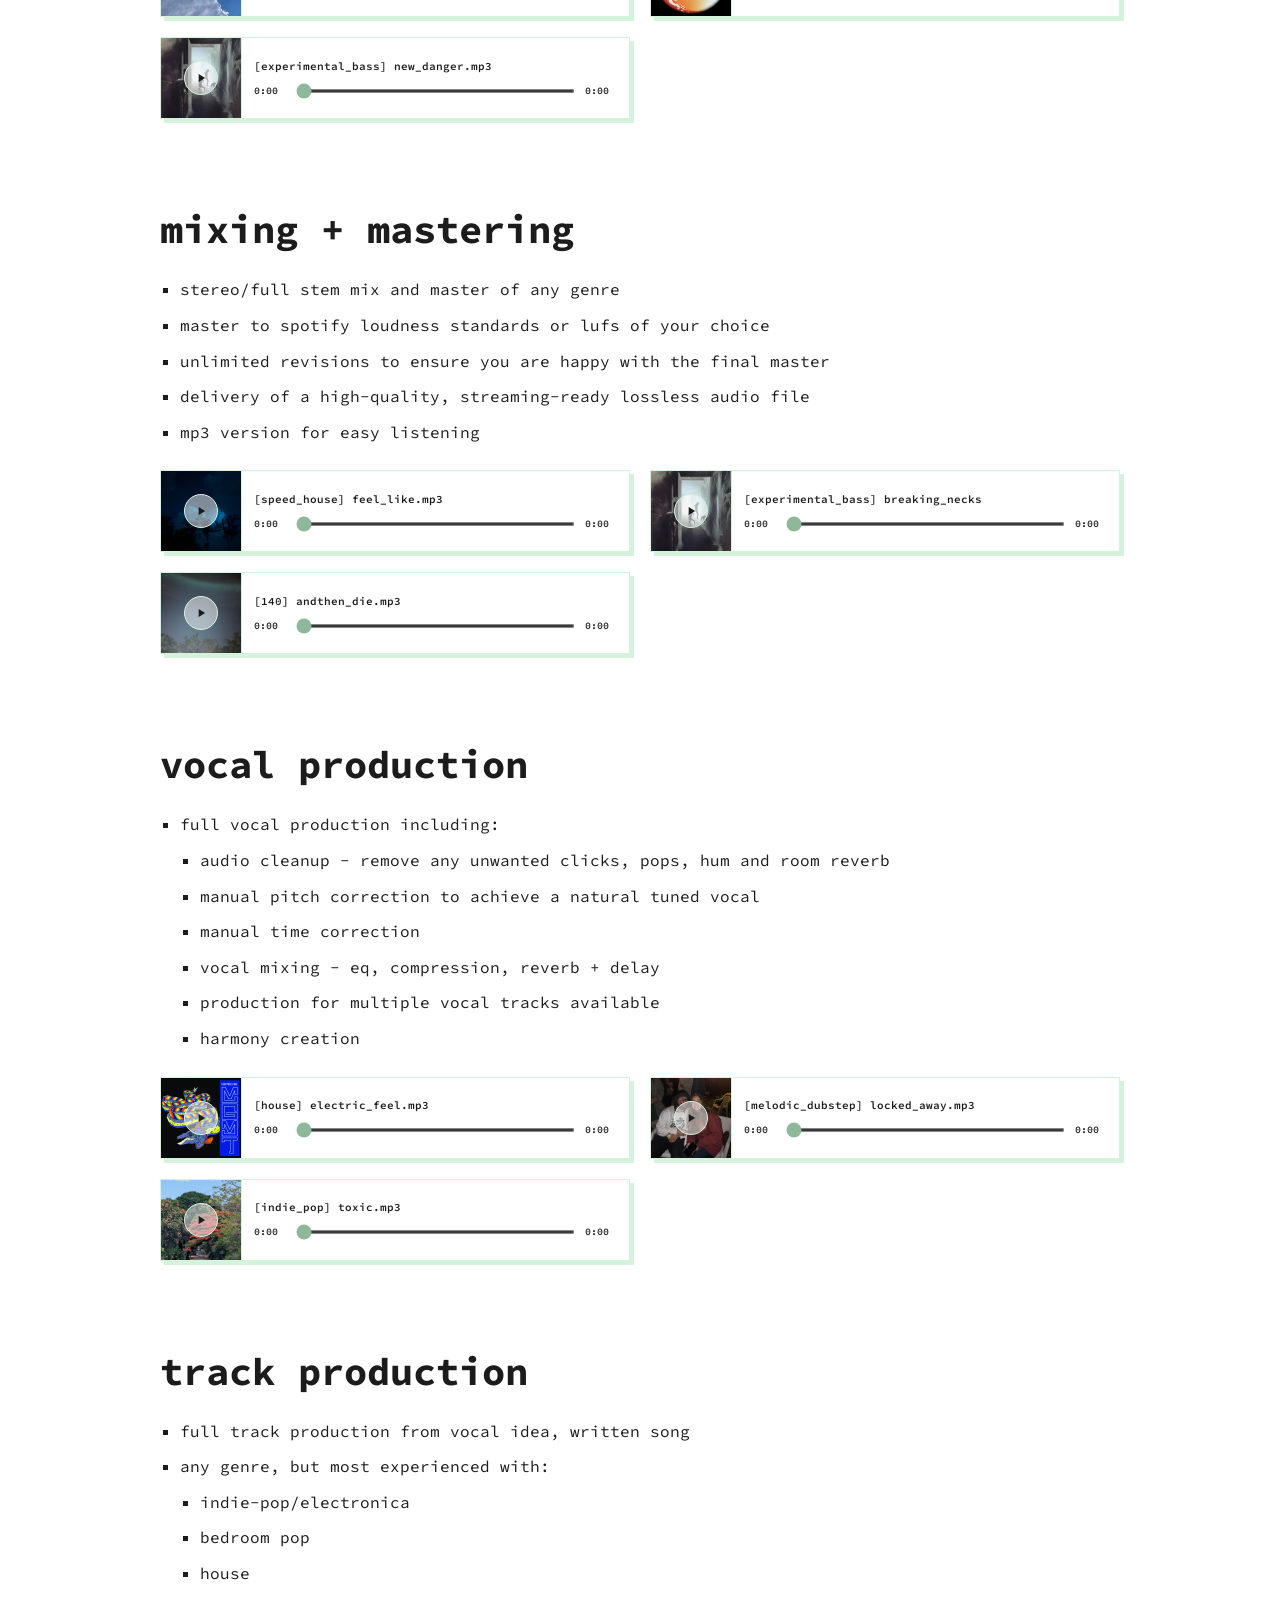
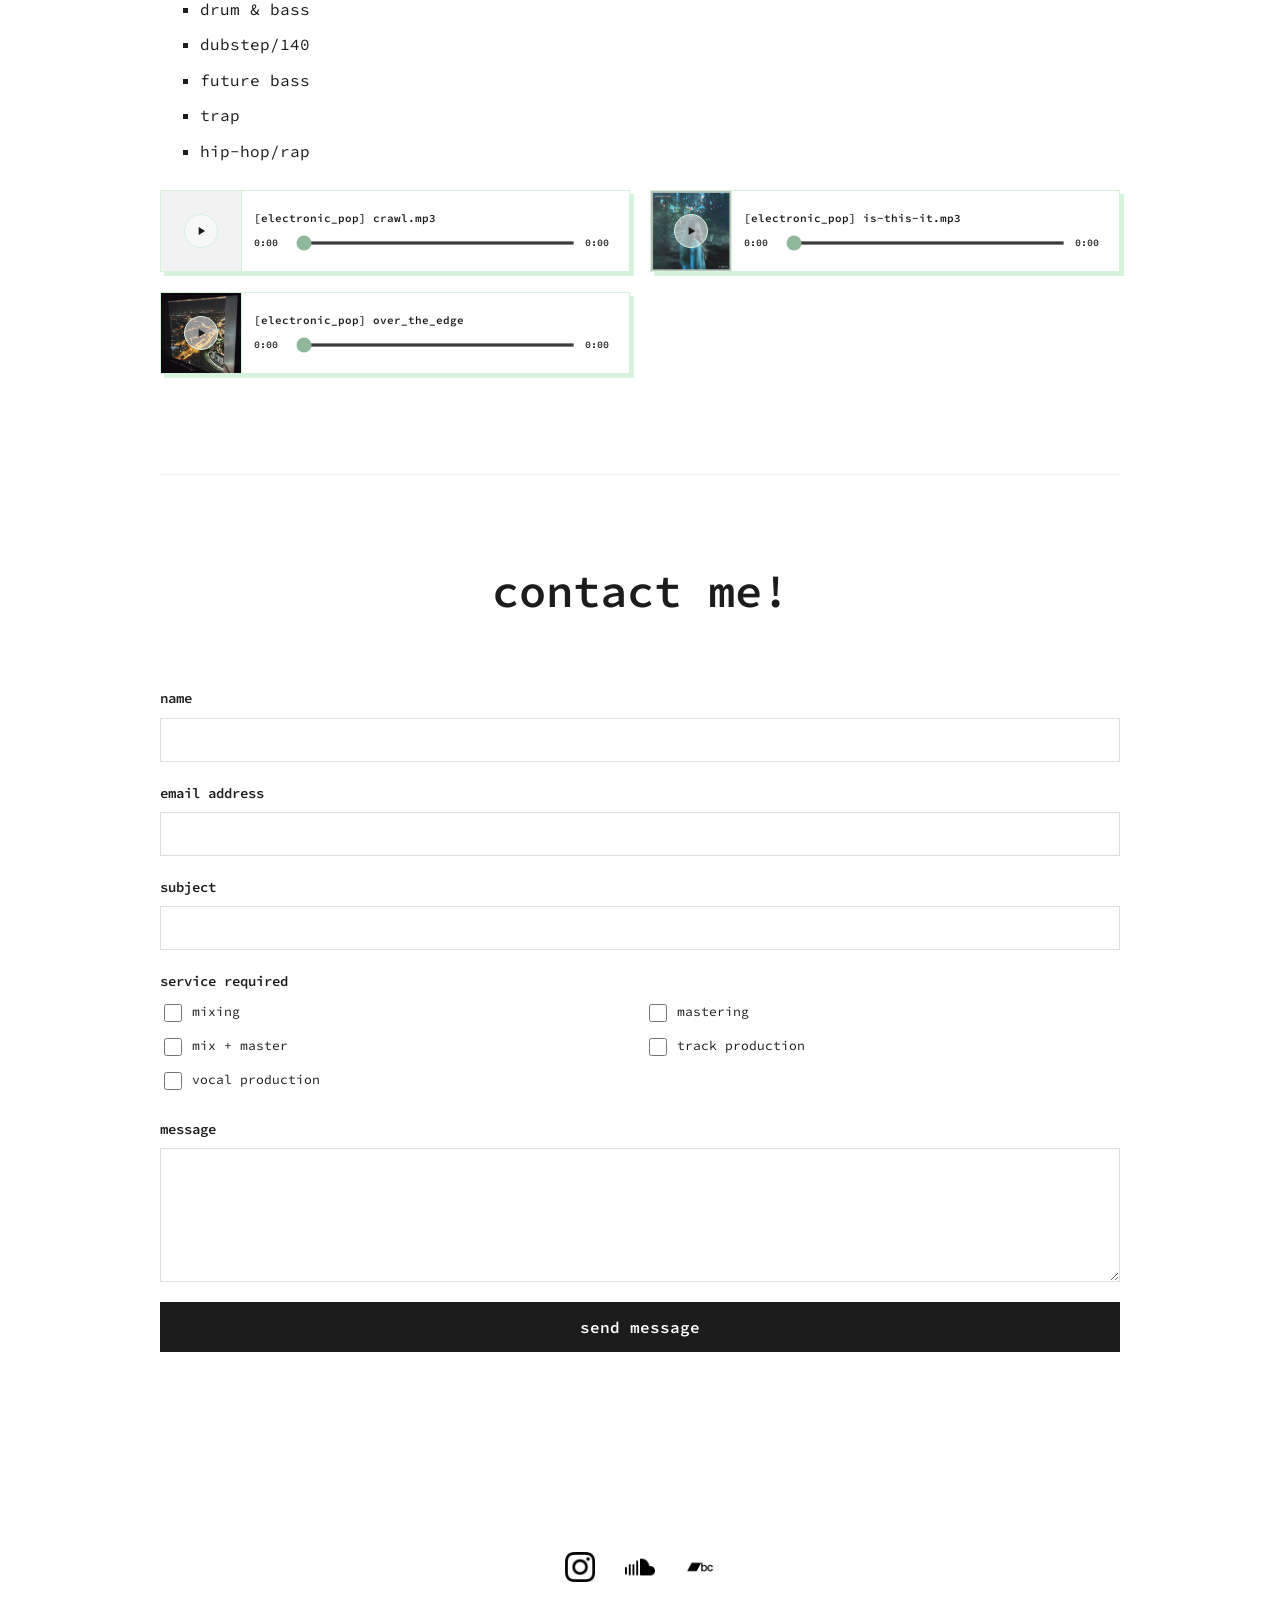
==== commit 8c764807: "Update footer padding and icon dimensions Increased footer padding and adjusted icon sizes." ====
--- a/index.html
+++ b/index.html
@@ -221,7 +221,7 @@
             display: flex;
             justify-content: center;
             align-items: center;
-            padding: 40px 0;
+            padding: 80px 0;
             gap: 30px;
         }
 
@@ -559,13 +559,13 @@
 
 <footer>
     <a href="https://www.example.com">
-        <img src="images/instagram.png" alt="instagram" width="50" height="50">
+        <img src="images/instagram.png" alt="instagram" width="30" height="30">
     </a>
     <a href="https://www.example.com">
-        <img src="images/soundcloud.png" alt="soundcloud" width="50" height="50">
+        <img src="images/soundcloud.png" alt="soundcloud" width="30" height="30">
     </a>
     <a href="https://www.example.com">
-        <img src="images/bandcamp.png" alt="bandcamp" width="50" height="50">
+        <img src="images/bandcamp.png" alt="bandcamp" width="30" height="30">
     </a>
 </footer>
     
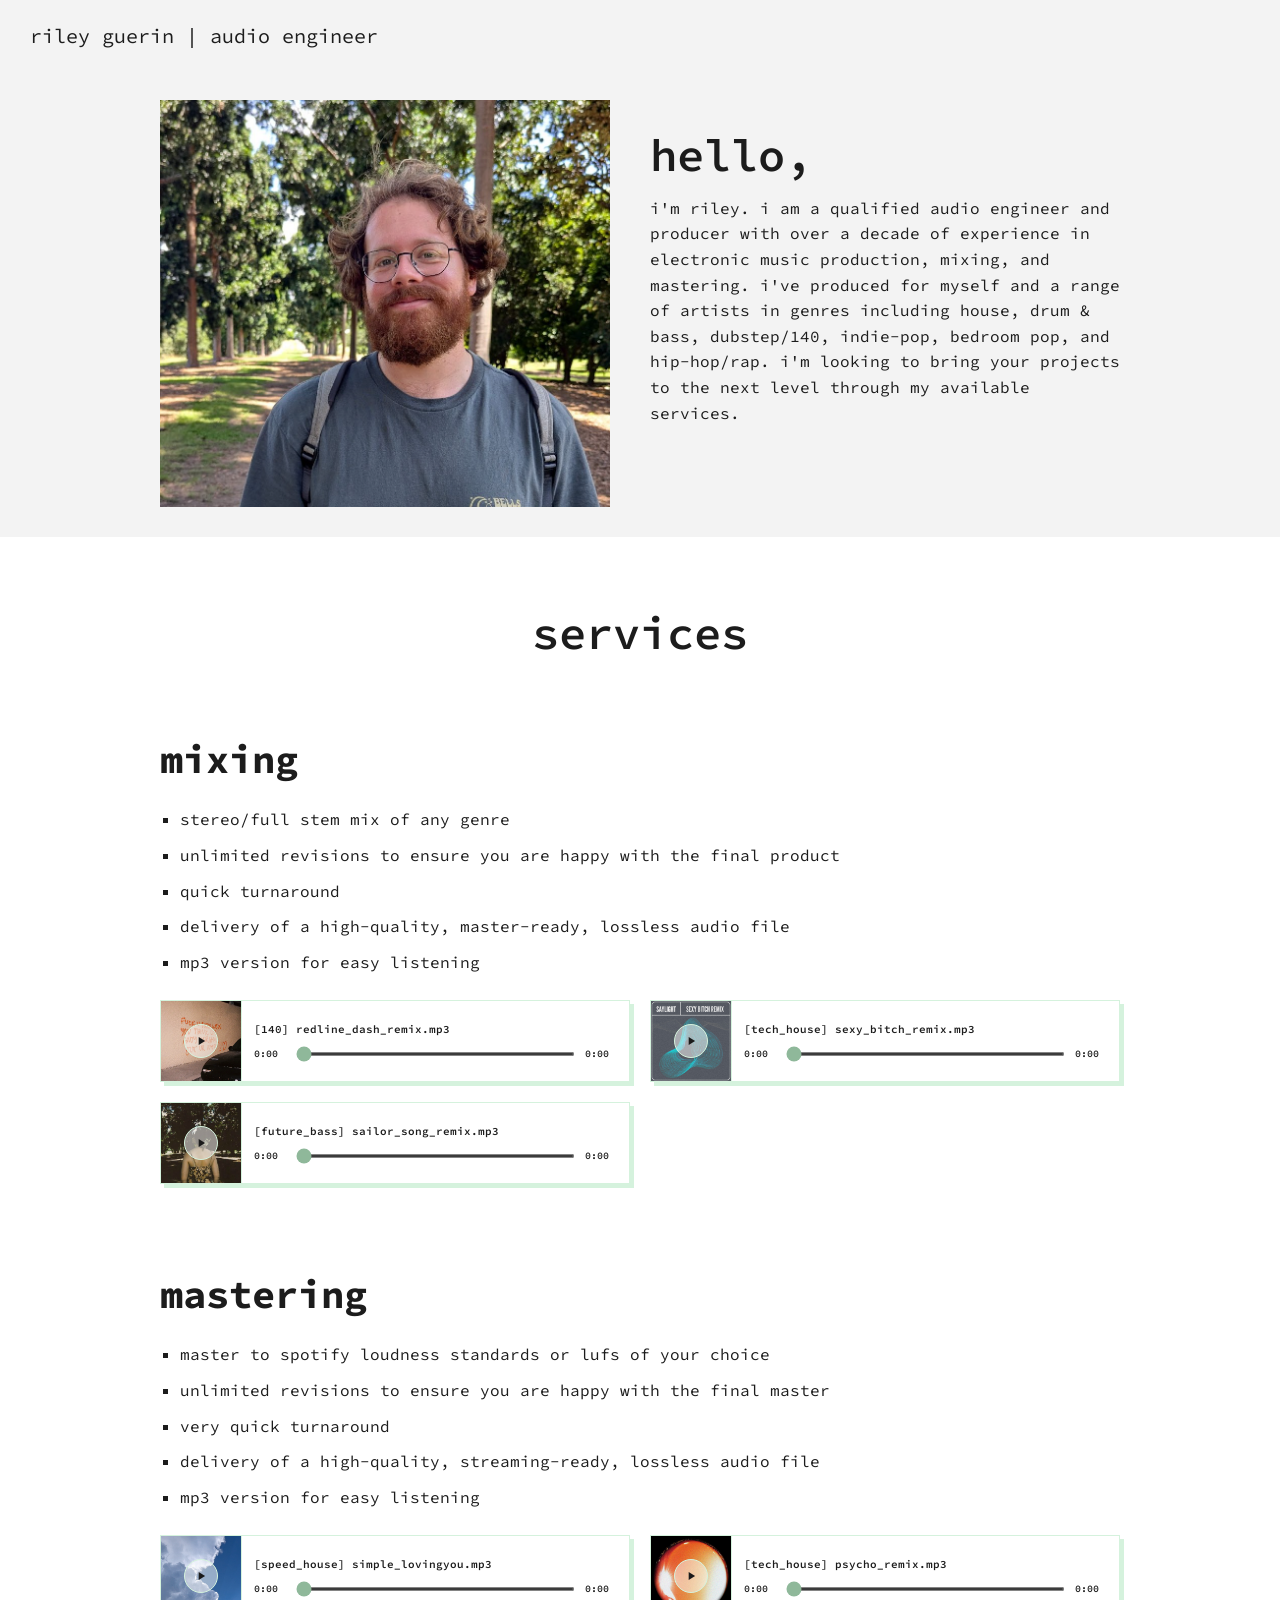
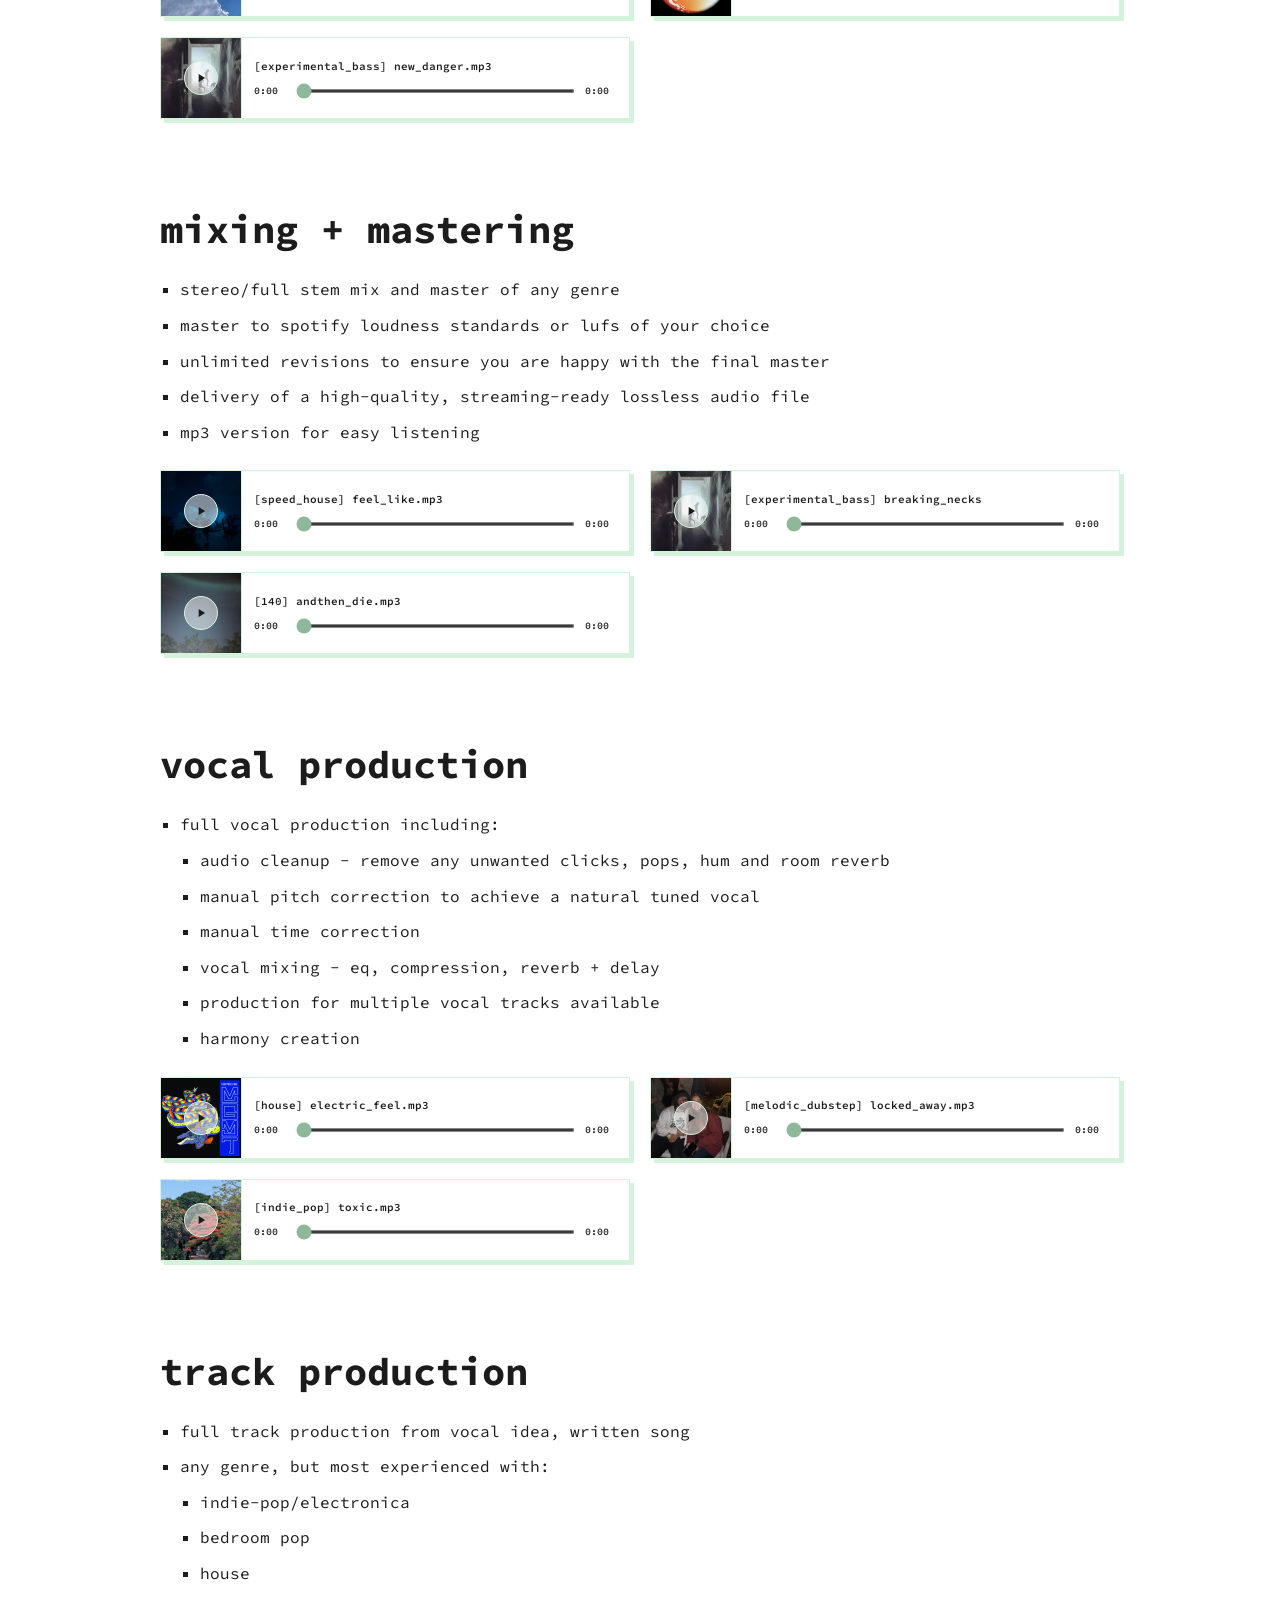
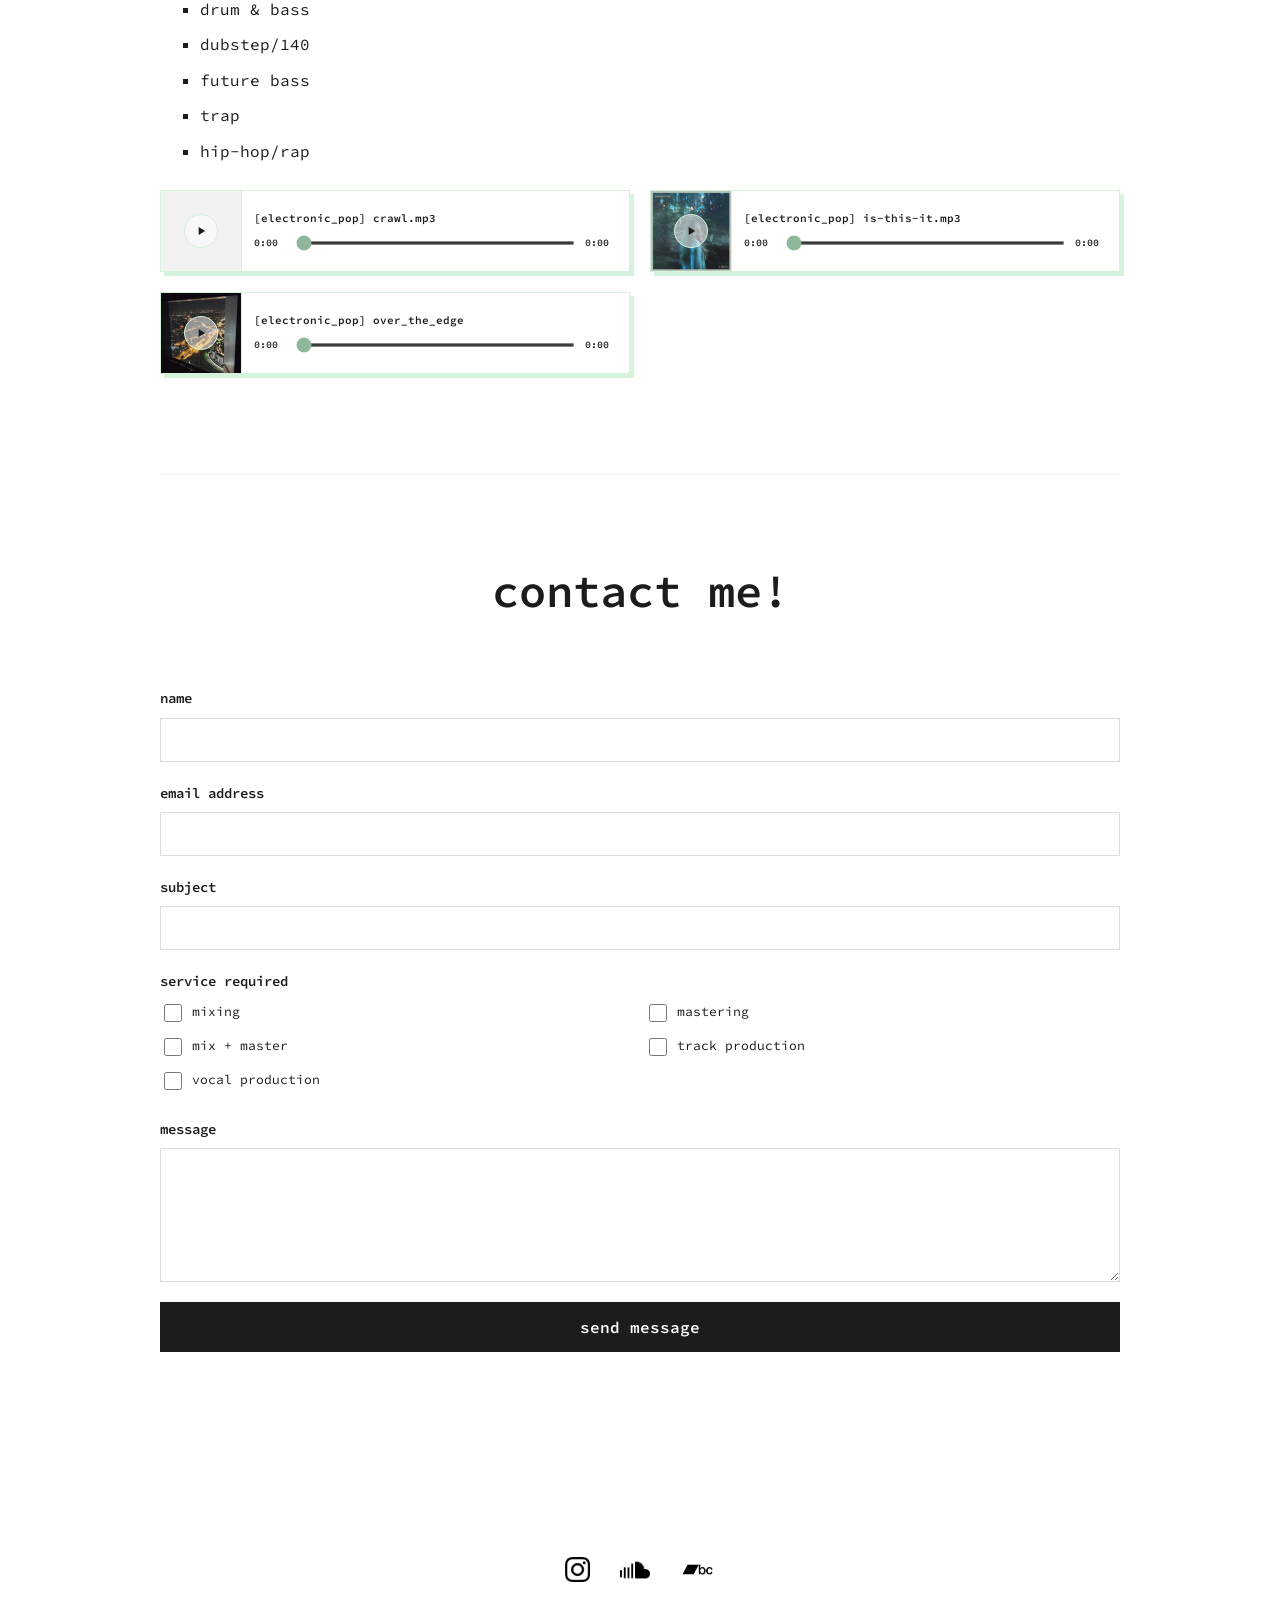
==== commit 5ee5d552: "Update footer links for social media" ====
--- a/index.html
+++ b/index.html
@@ -558,14 +558,14 @@
     </script>
 
 <footer>
-    <a href="https://www.example.com">
-        <img src="images/instagram.png" alt="instagram" width="30" height="30">
+    <a href="https://www.instagram.com/riley.guerin">
+        <img src="images/instagram.png" alt="instagram" width="25" height="25">
     </a>
-    <a href="https://www.example.com">
+    <a href="https://soundcloud.com/rileydavismusic">
         <img src="images/soundcloud.png" alt="soundcloud" width="30" height="30">
     </a>
-    <a href="https://www.example.com">
-        <img src="images/bandcamp.png" alt="bandcamp" width="30" height="30">
+    <a href="https://rileydavismusic.bandcamp.com/">
+        <img src="images/bandcamp.png" alt="bandcamp" width="35" height="35">
     </a>
 </footer>
     
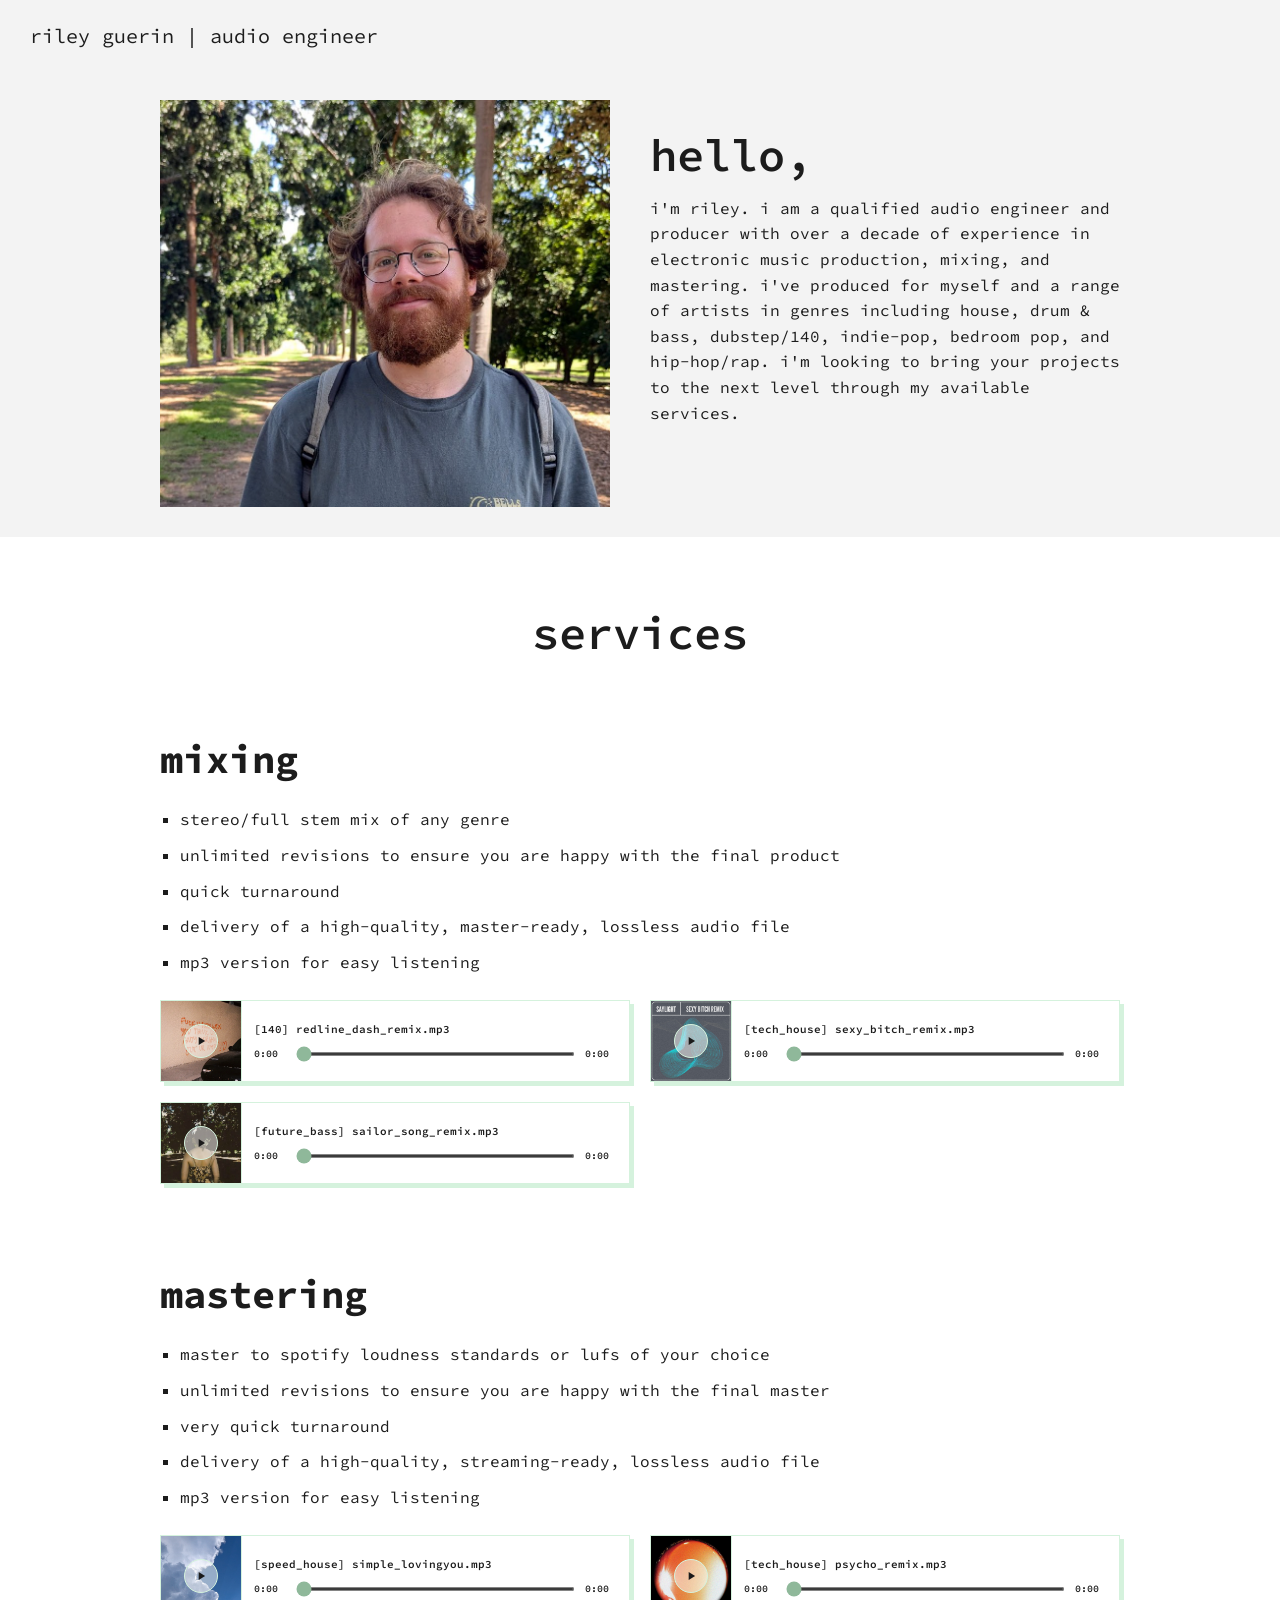
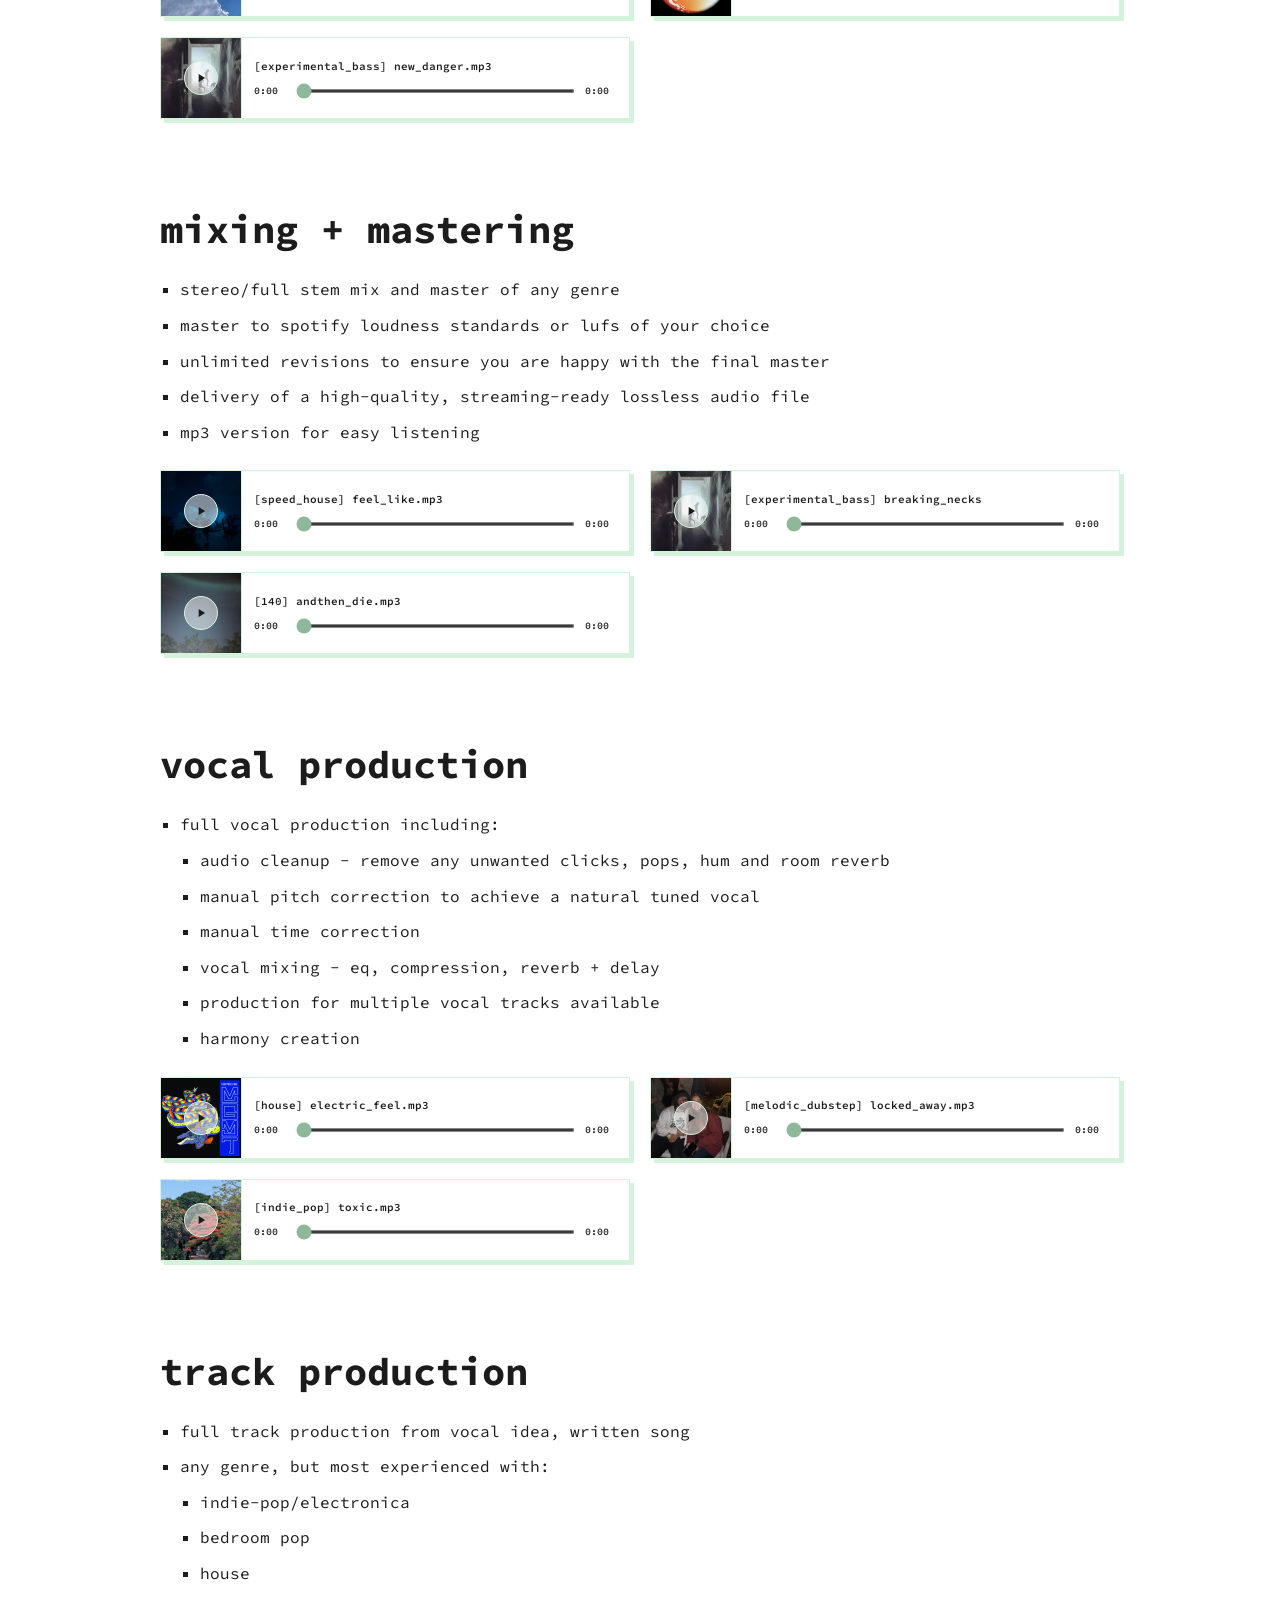
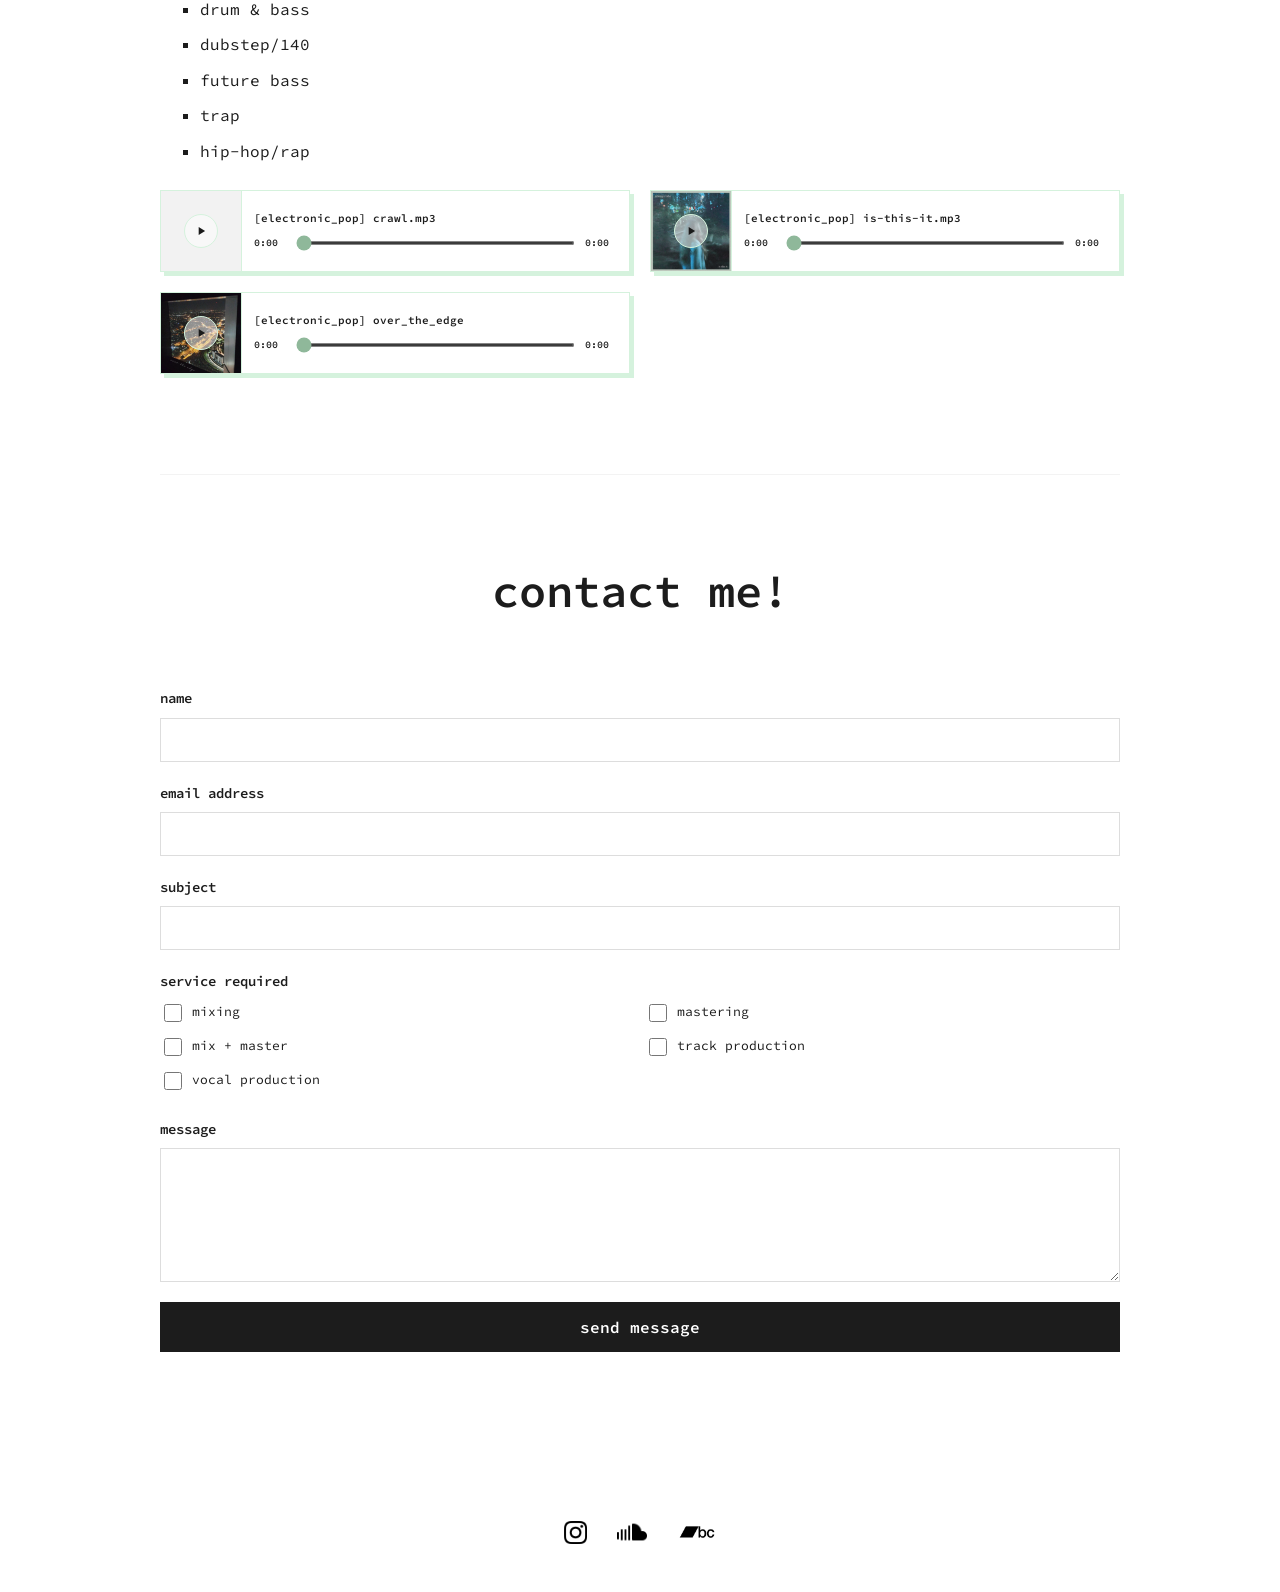
==== commit fe0d04c3: "Update index.html" ====
--- a/index.html
+++ b/index.html
@@ -221,7 +221,7 @@
             display: flex;
             justify-content: center;
             align-items: center;
-            padding: 80px 0;
+            padding: 40px 10px;
             gap: 30px;
         }
 
@@ -559,13 +559,13 @@
 
 <footer>
     <a href="https://www.instagram.com/riley.guerin">
-        <img src="images/instagram.png" alt="instagram" width="25" height="25">
+        <img src="images/instagram.png" alt="instagram" width="23" height="23">
     </a>
     <a href="https://soundcloud.com/rileydavismusic">
         <img src="images/soundcloud.png" alt="soundcloud" width="30" height="30">
     </a>
     <a href="https://rileydavismusic.bandcamp.com/">
-        <img src="images/bandcamp.png" alt="bandcamp" width="35" height="35">
+        <img src="images/bandcamp.png" alt="bandcamp" width="40" height="40">
     </a>
 </footer>
     
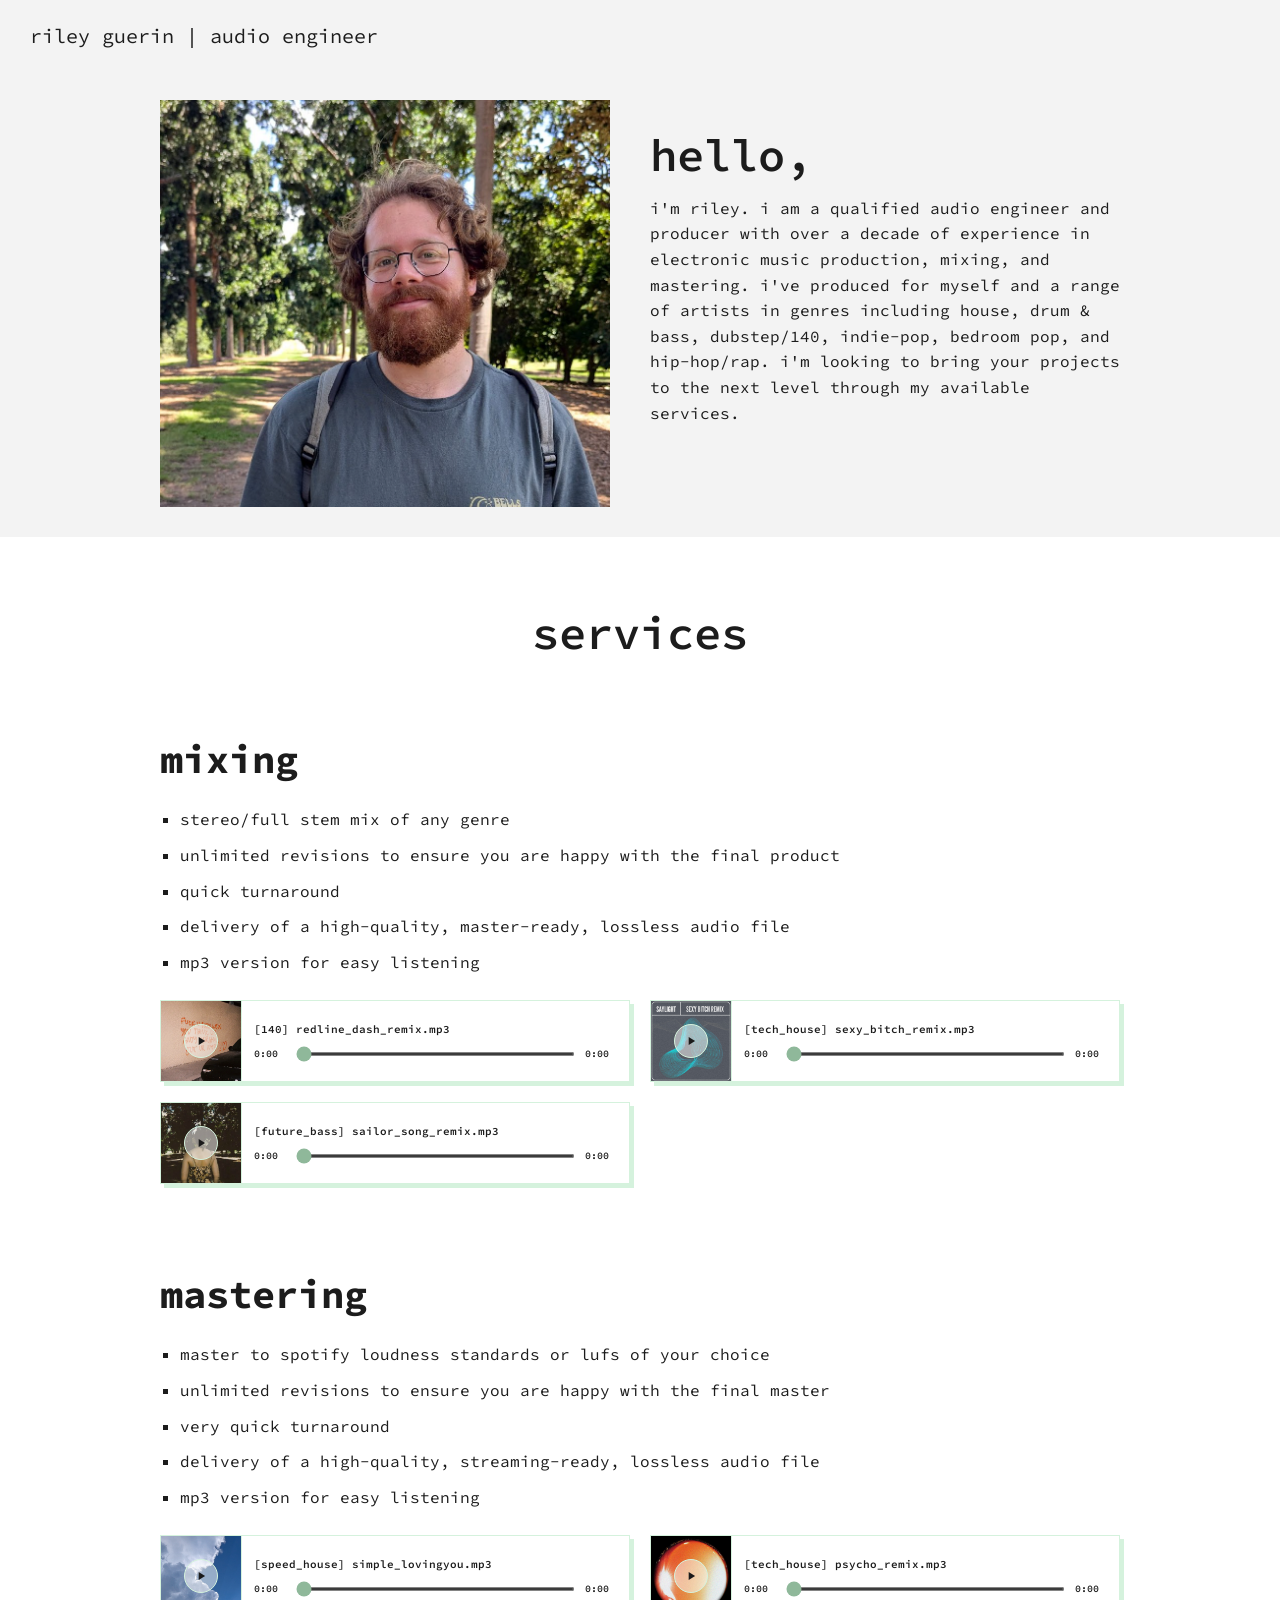
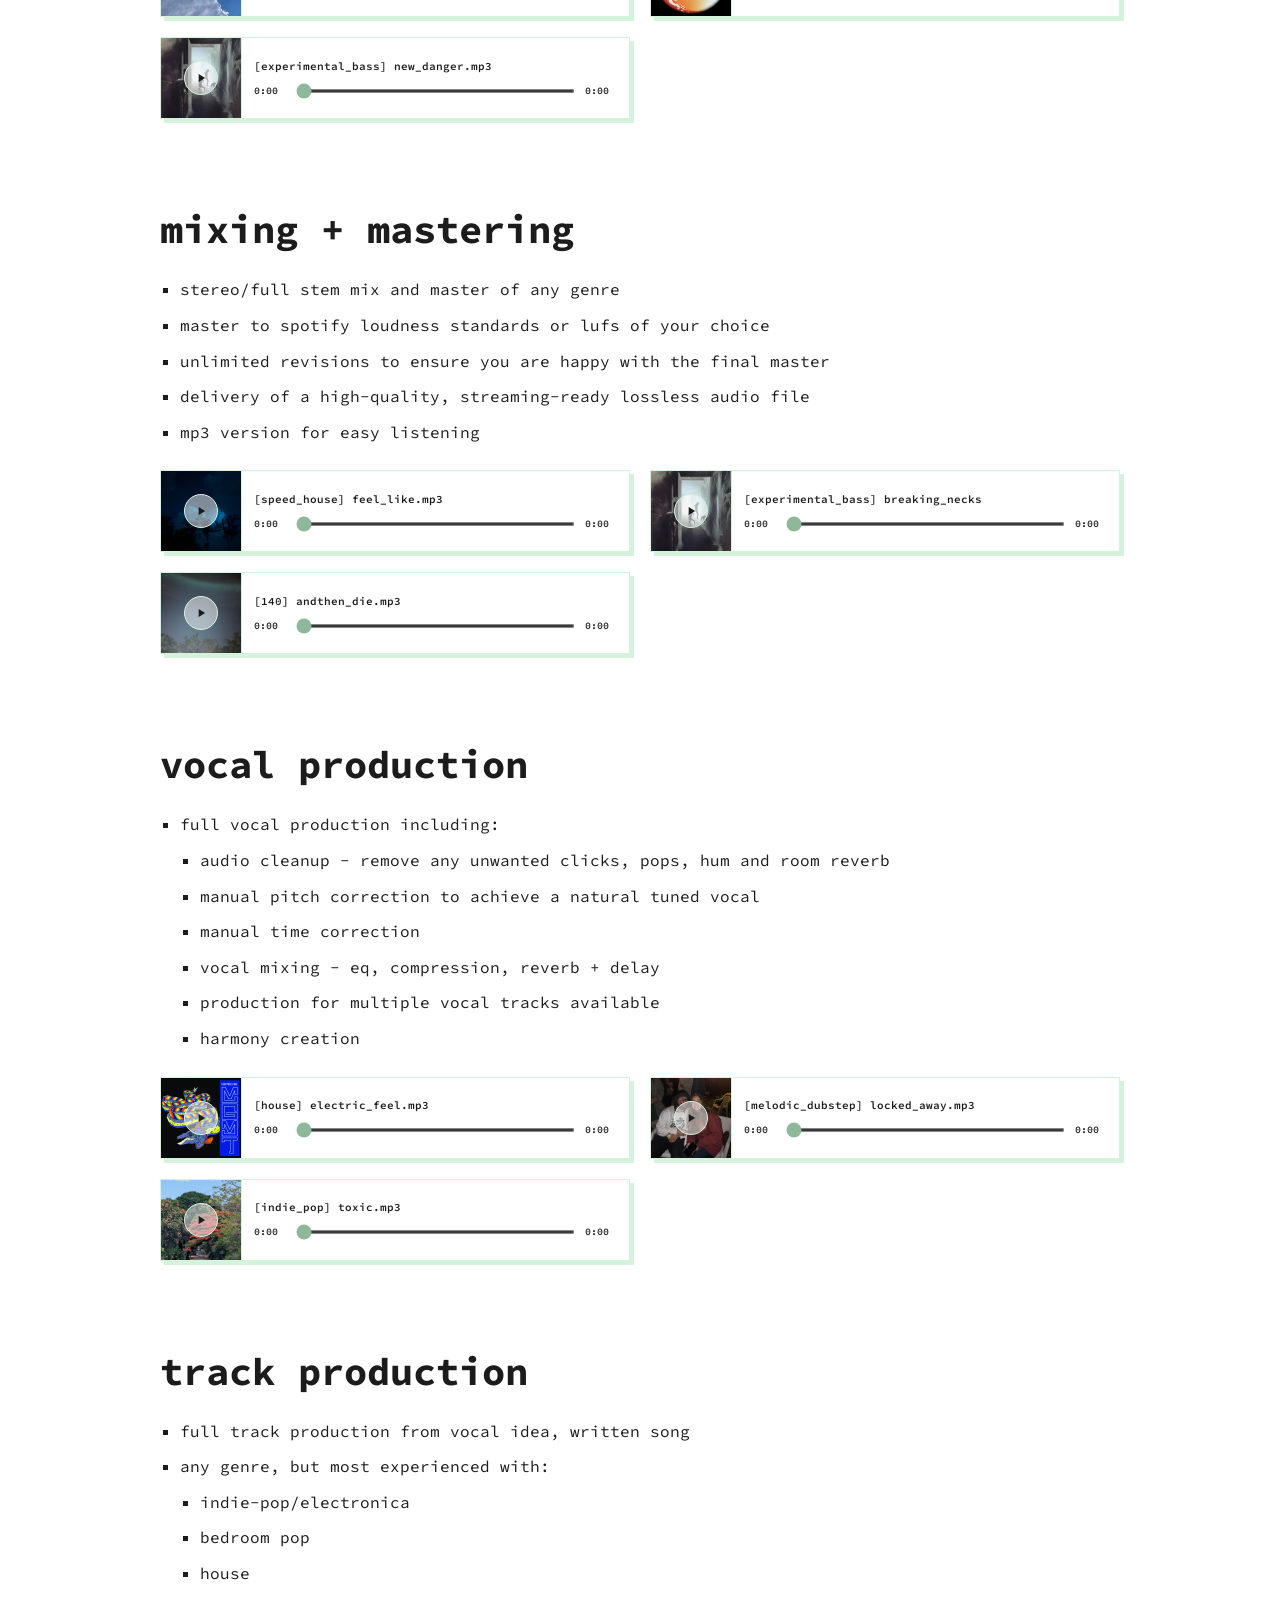
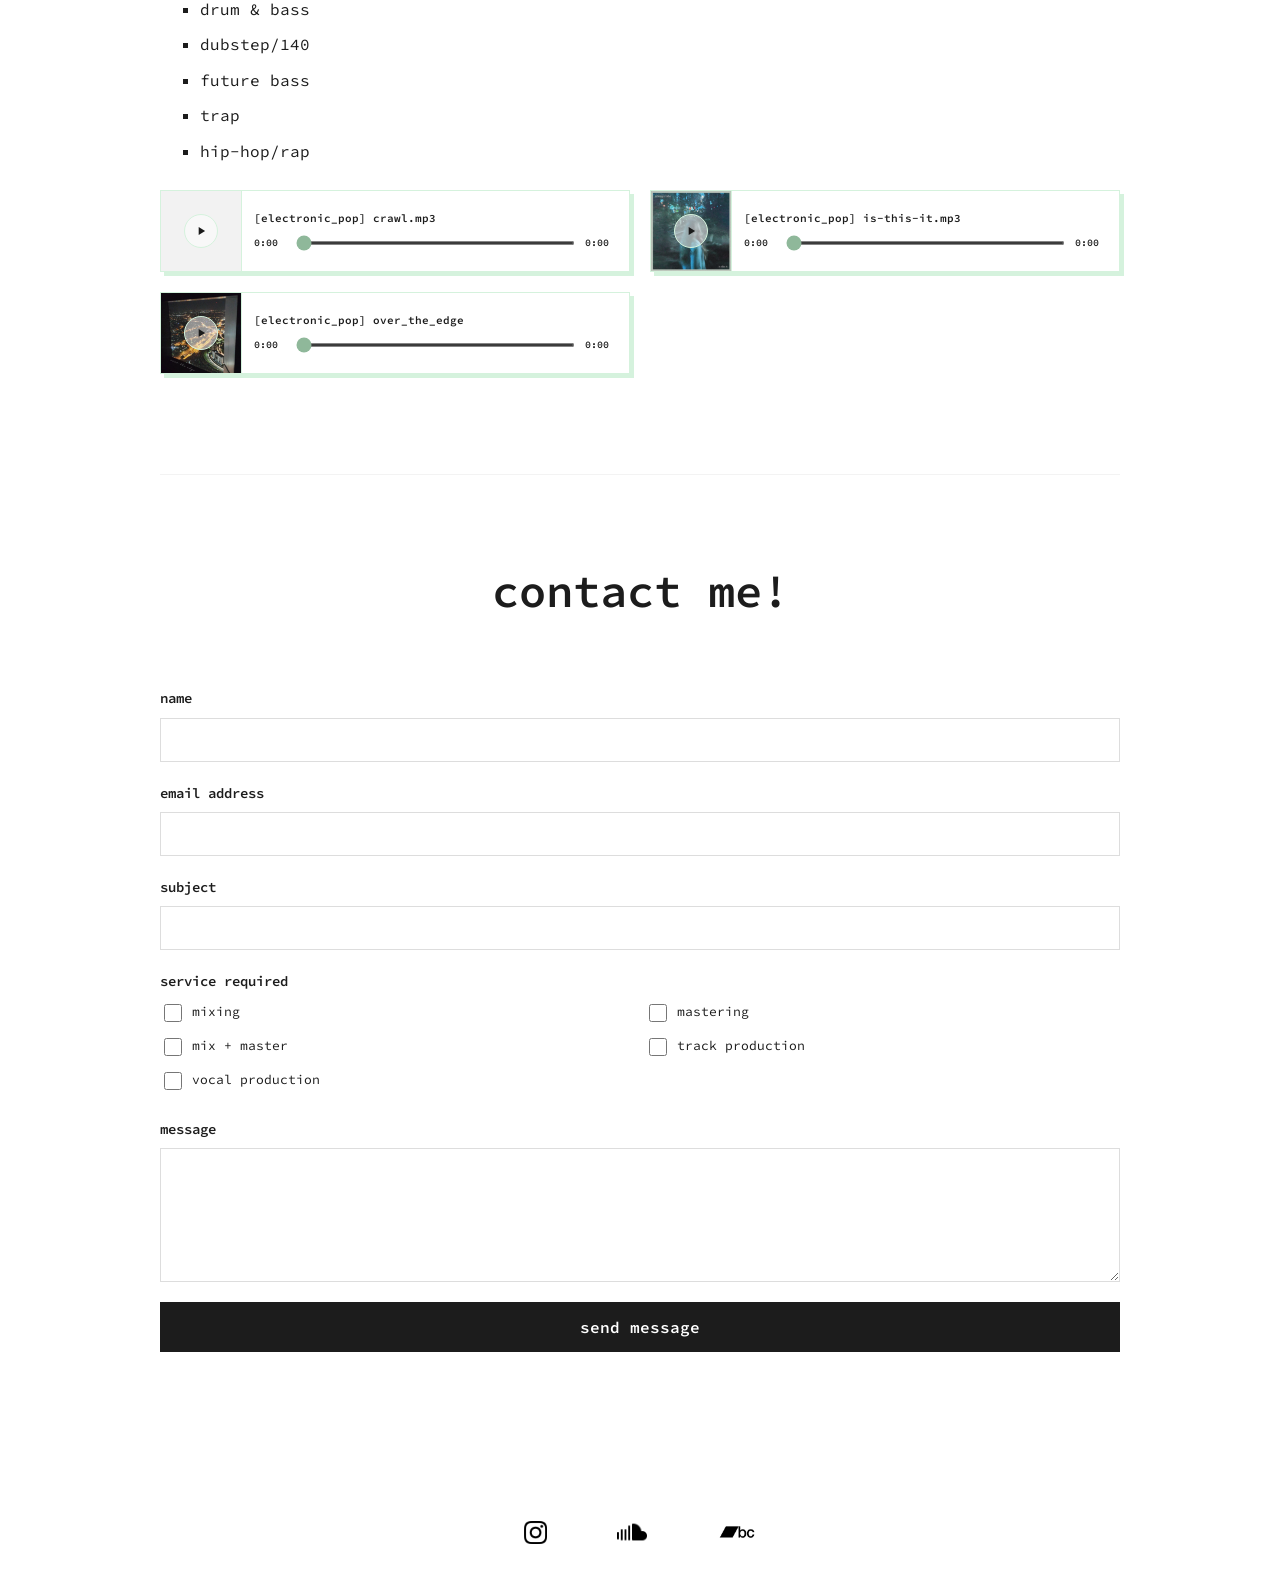
==== commit 903d1ad0: "Adjust footer padding in index.html" ====
--- a/index.html
+++ b/index.html
@@ -221,7 +221,7 @@
             display: flex;
             justify-content: center;
             align-items: center;
-            padding: 40px 10px;
+            padding: 40px 0px;
             gap: 30px;
         }
 
@@ -229,6 +229,7 @@
             max-width: 100%;
             height: auto;
             display: block;
+            padding: 0px 20px;
         }
 
         /* --- RESPONSIVE --- */
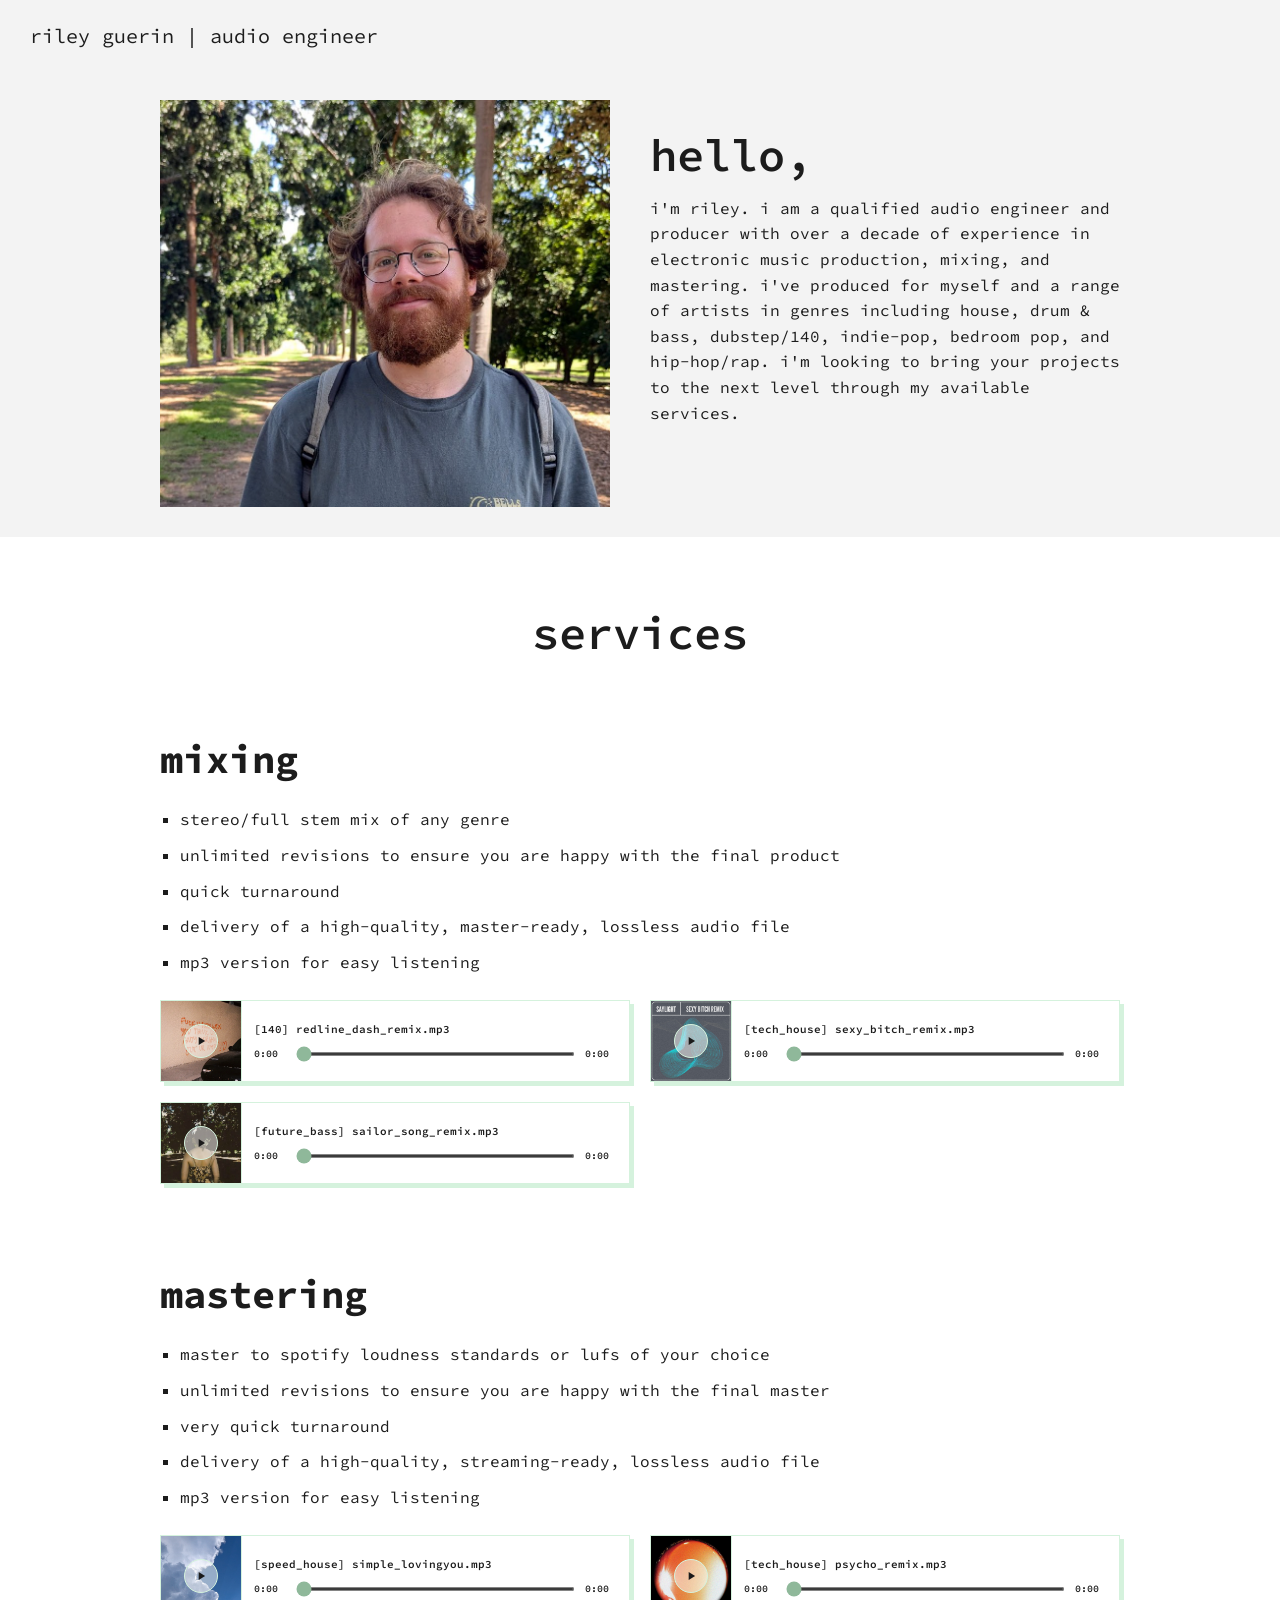
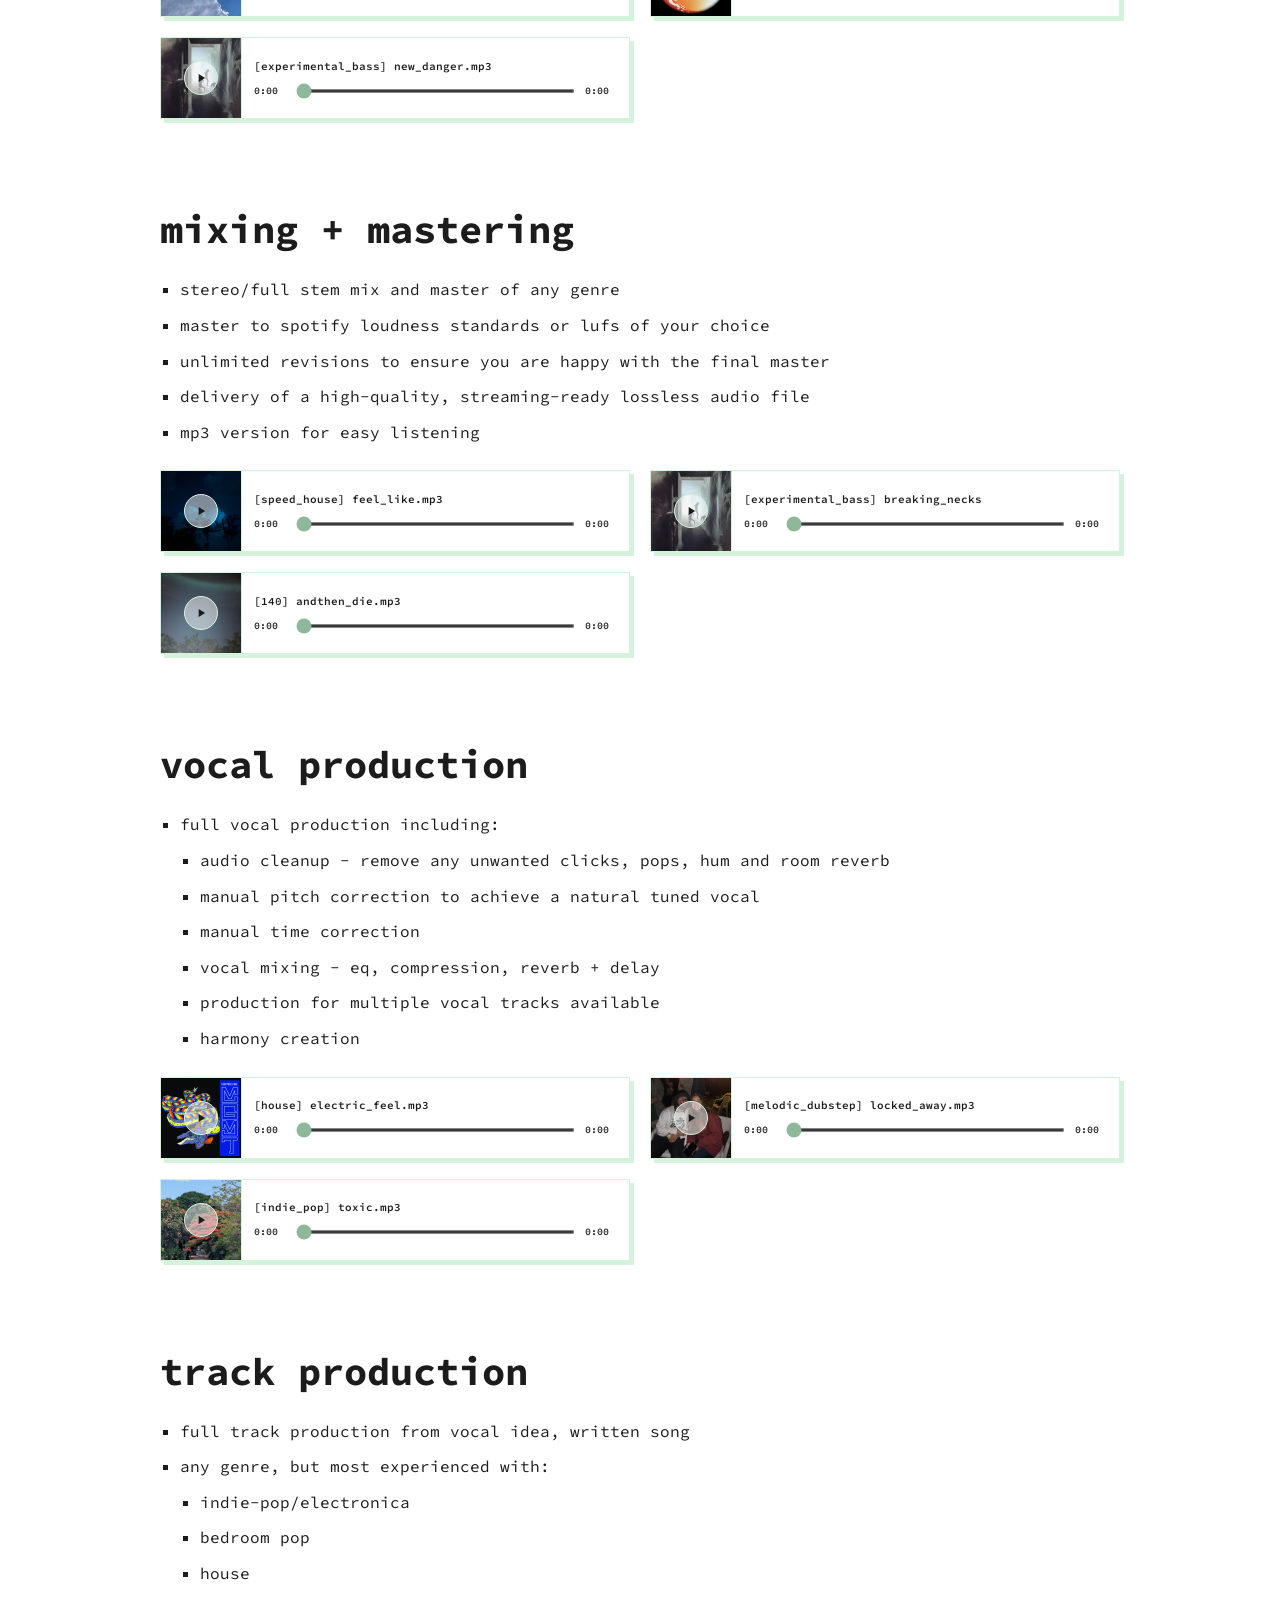
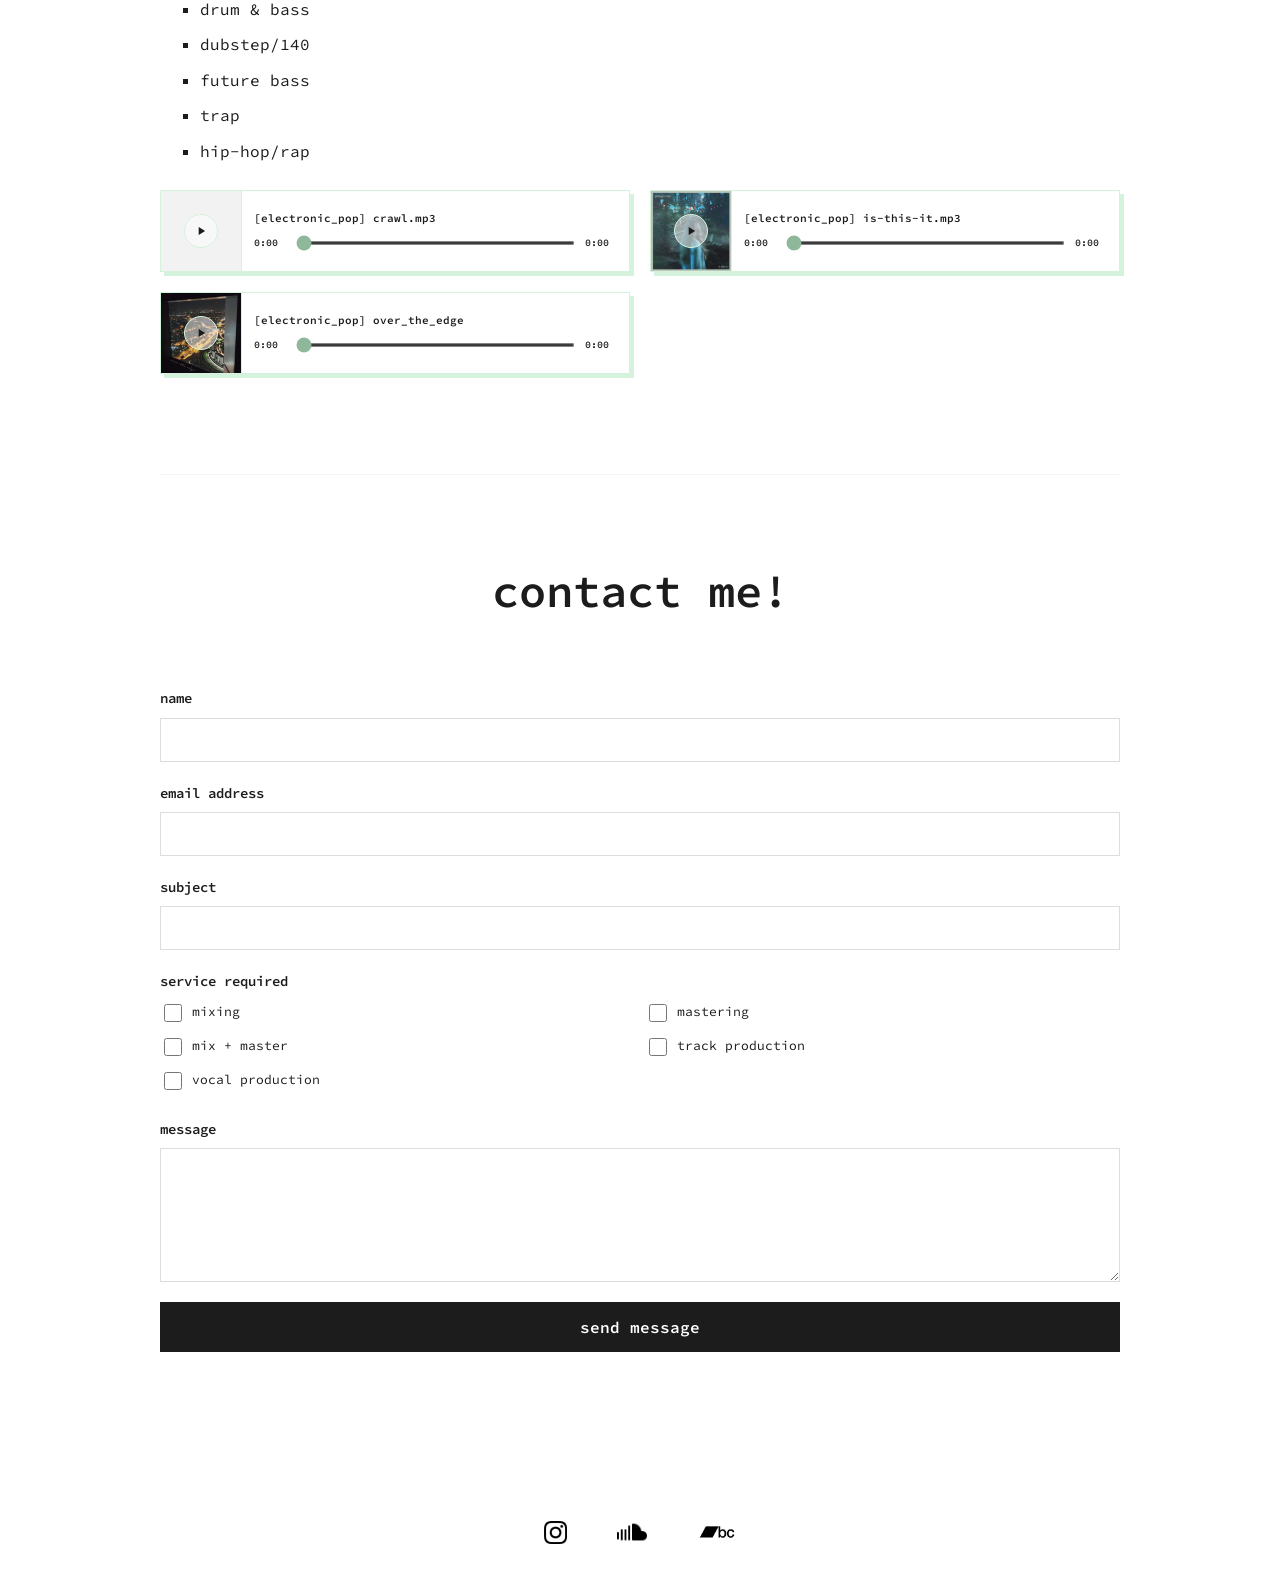
==== commit b1caeafc: "Reduce padding for footer images" ====
--- a/index.html
+++ b/index.html
@@ -229,7 +229,7 @@
             max-width: 100%;
             height: auto;
             display: block;
-            padding: 0px 20px;
+            padding: 0px 10px;
         }
 
         /* --- RESPONSIVE --- */
